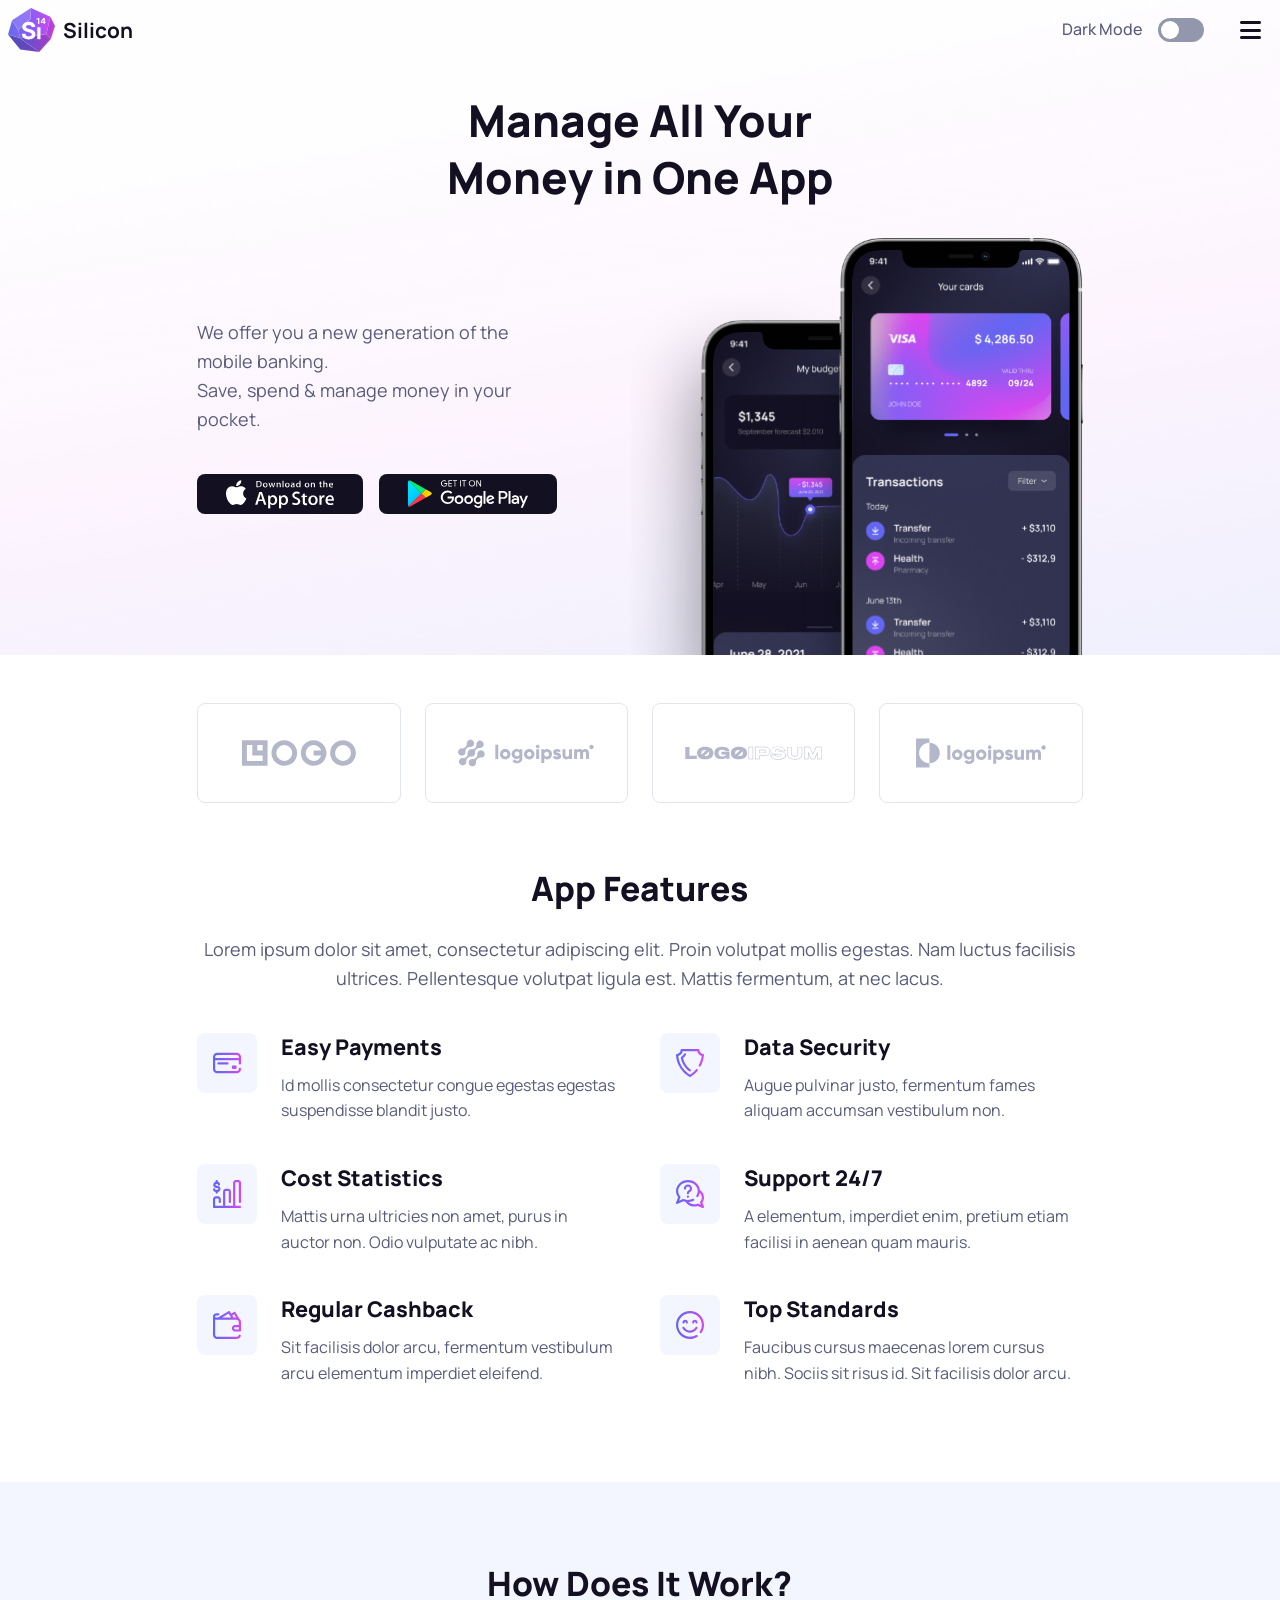
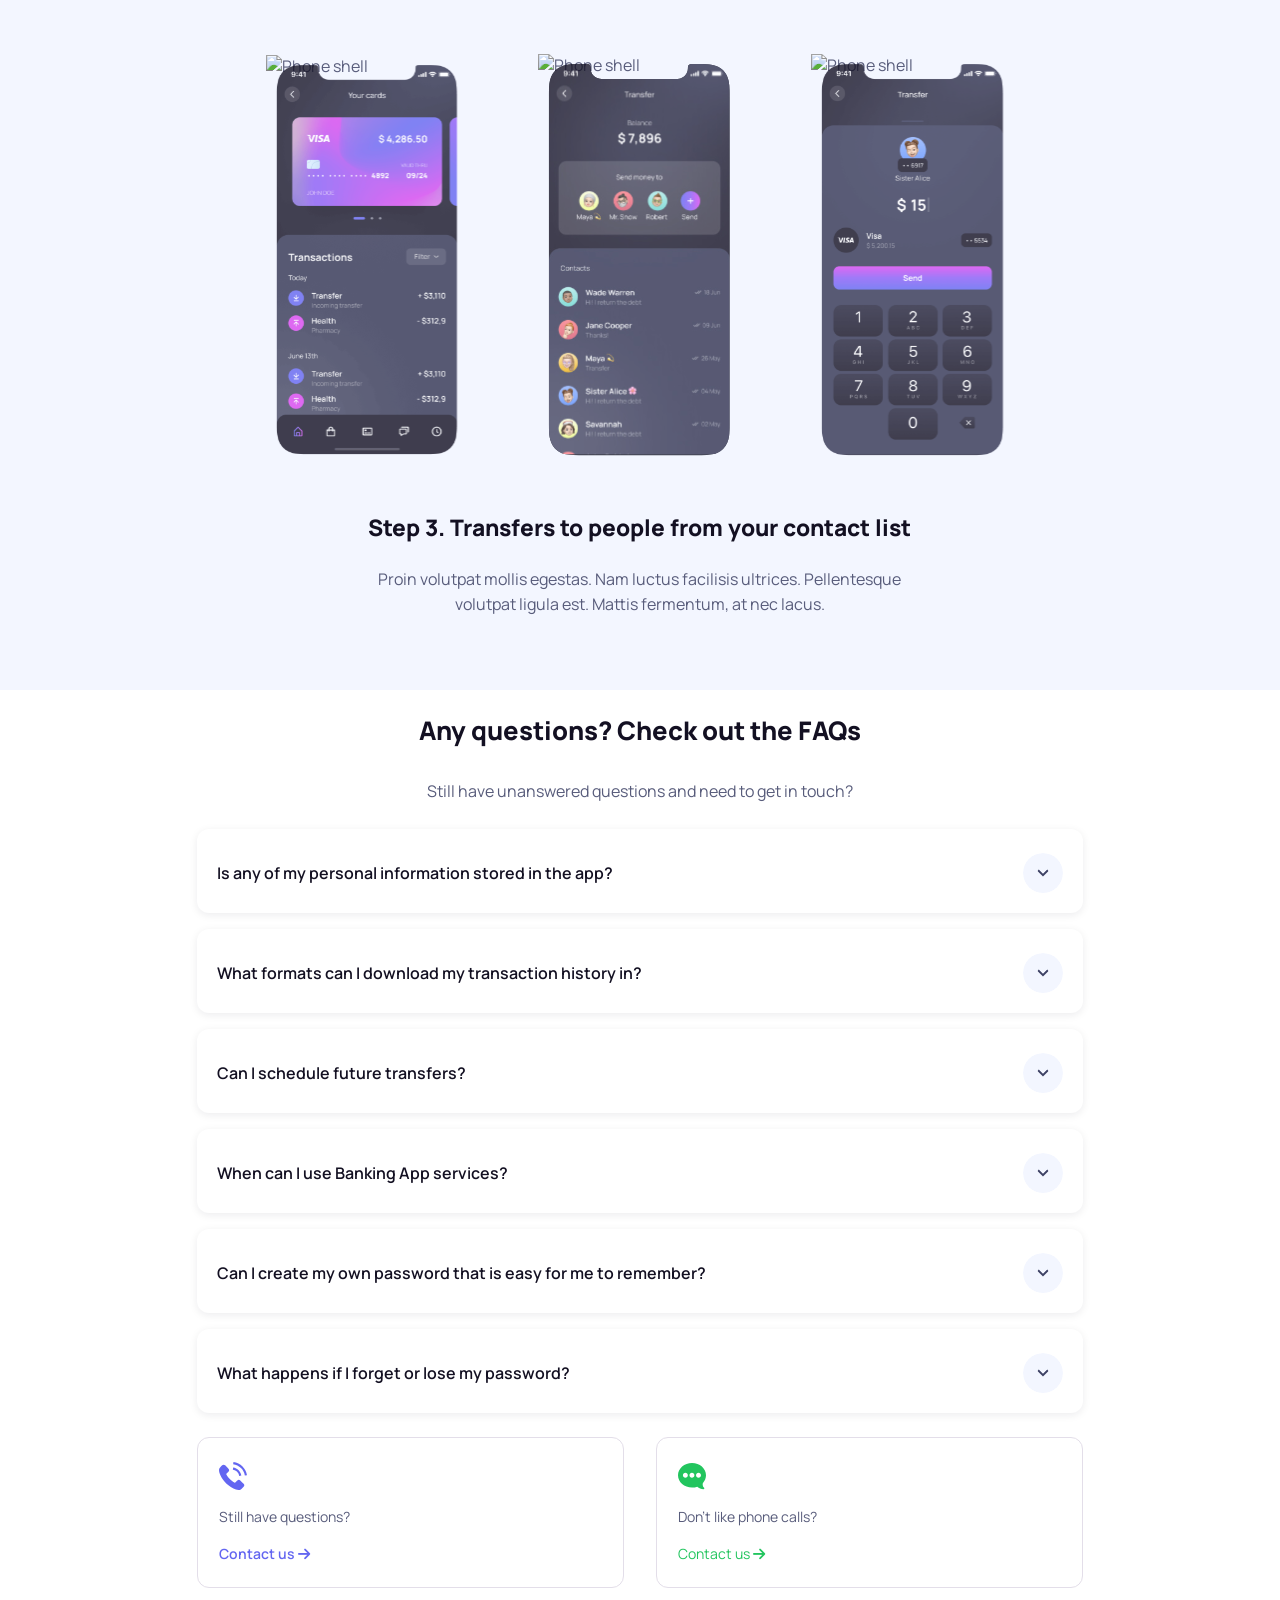
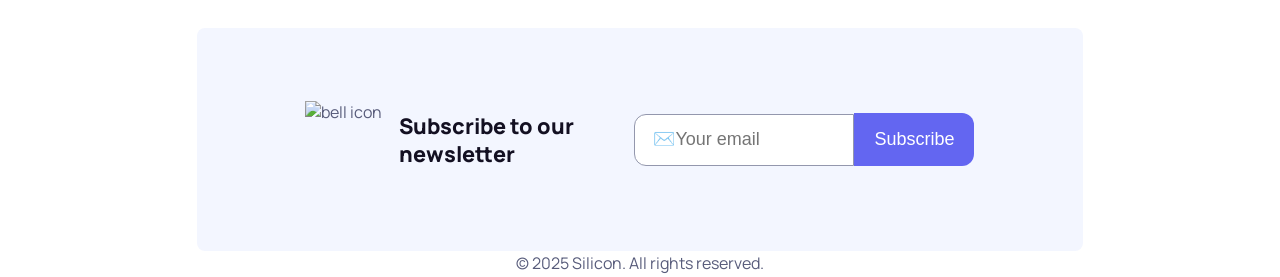
==== index.html @ d69f2641 "main - heading hierarchy fixed for page1,2,3,T" ====
<!DOCTYPE html>
<html lang="en" >
<head>
    <meta charset="UTF-8">
    <meta name="viewport" content="width=device-width, initial-scale=1.0">
    <link rel="stylesheet" href="https://cdnjs.cloudflare.com/ajax/libs/normalize/8.0.1/normalize.min.css">
    <link rel="preconnect" href="https://fonts.googleapis.com">
    <link rel="preconnect" href="https://fonts.gstatic.com" crossorigin>
    <link href="https://fonts.googleapis.com/css2?family=Roboto:wght@400;700&display=swap" rel="stylesheet">
    <link href="https://fonts.googleapis.com/css2?family=Manrope:wght@200..800&display=swap" rel="stylesheet">
    <link rel="stylesheet" href="https://cdnjs.cloudflare.com/ajax/libs/font-awesome/6.0.0/css/all.min.css">
    <link rel="stylesheet" href="/css/main.css">


    <script src="https://kit.fontawesome.com/aef312987b.js" crossorigin="anonymous"></script>

    <title>Silicon</title>
    <link rel="icon" type="image/png" href="/images/siliconicon.svg">
</head>
<body>
    <div class="page1">
        <header>
            <div class="header__logo header__item">
                <img src="images/siliconicon.svg" alt="Silicon Logo">
                <span>Silicon</span>
            </div>

            <nav class="nav__bar header__item">
                <a class="bar__option" href="#App__Features">App Features</a>
                <a class="bar__option" href="#HDIW">How Does It Work?</a>
                <a class="bar__option" href="#FAQ">FAQ</a>
                <a class="bar__option" href="#contactus">Contact Us</a>
            </nav>

            <div class="darkmode header__item">
                <p id="darkmode__text">Dark Mode</p>
                <label class="toggle" for="darkmode__switch">
                    <input type="checkbox" name="" id="darkmode__switch">
                    <span class="slider"></span>
                </label>
                
            </div>

            <nav class="nav header__item">
                <div class="menu">
                    <div class="select__box">
                        <i class="fa-solid fa-bars" id="burger"></i>
                    </div>
                    <div class="options">
                        <a class="option" href="#App__Features">App Features</a>
                        <a class="option" href="#HDIW">How Does It Work?</a>
                        <a class="option" href="#FAQ">FAQ</a>
                        <a class="option" href="#contactus__mobile">Contact Us</a>
                        <a class="option" href="#contactus">Log in / Sign Up</a>
                    </div>
                </div>
            </nav>

            <div class="log__in__btn header__item">
                <a class="option" href="#"><i class="fa-regular fa-user"></i><p class="S__text">Sign in / up</p></a>
            </div>
        </header>

        <div class="hero__container content__container">
            <div class="content__padding"></div>

            <main class="hero grid__12 content">
                <h1 class="headline hero__item">Manage All Your<br>Money in One App</h1>
                <div class="hero__item hero__text">
                    <p class="L__text" id="text__wrap">We offer you a new generation of the mobile banking. Save, spend & manage money in your pocket.</p>
                    <p class="L__text" id="line__break">We offer you a new generation of the mobile banking.</p>
                    <p class="L__text" id="line__break">Save, spend & manage money in your pocket.</p>
                </div>
                <div class="hero__image">
                    <img src="images/hero-phone.svg" alt="two phones with a credit card overlaying">
                </div>
                <div class="download__btns hero__item" id="btn__light">
                    <a class="download__btn" id="apple" href="https://www.apple.com/se/app-store/" target="_blank"><img src="images/appstore-light.svg" alt="app store logo"></a>
                    <a class="download__btn" id="google" href="https://play.google.com/" target="_blank"><img src="images/googleplay-light.svg" alt="google play logo"></a>
                </div>
                <div class="download__btns hero__item" id="btn__dark">
                    <a class="download__btn" id="apple" href="https://www.apple.com/se/app-store/" target="_blank"><img src="images/appstore-dark.svg" alt="app store logo"></a>
                    <a class="download__btn" id="google" href="https://play.google.com/" target="_blank"><img src="images/googleplay-dark.svg" alt="google play logo"></a>
                </div>
            </main>

            <div class="content__padding"></div>
        </div>
    </div>

    <div class="page2 content__container" id="App__Features">
        <div class="content__padding"></div>
        <div class="content">
            <section class="logos grid__12">
                <div class="logo__item" id="logo1"><img src="images/logoipsum1.svg" alt="logoipsum logo 1"></div>
                <div class="logo__item" id="logo2"><img src="images/logoipsum2.svg" alt="logoipsum logo 2"></div>
                <div class="logo__item" id="logo3"><img src="images/logoipsum3.svg" alt="logoipsum logo 3"></div>
                <div class="logo__item" id="logo4"><img src="images/logoipsum4.svg" alt="logoipsum logo 4"></div>
                <div class="logo__item" id="logo5"><img src="images/logoipsum5.svg" alt="logoipsum logo 5"></div>
                <div class="logo__item" id="logo6"><img src="images/logoipsum6.svg" alt="logoipsum logo 6"></div>
            </section>

            <section class="app__features grid__12">
                <div class="app__features__phone">
                    <img src="images/appfeatures-complete-phone.svg" alt="Phone and credit card">
                </div>

                <h2>App Features</h2>
                
                <p class="L__text">Lorem ipsum dolor sit amet, consectetur
                adipiscing elit. Proin volutpat mollis egestas.
                Nam luctus facilisis ultrices. Pellentesque
                volutpat ligula est. Mattis fermentum, at nec
                lacus.</p>

                <div class="features">
                    <article class="features__item">
                        <div class="features__item__icon">
                            <img src="images/features-payments-icon.svg" alt="payment icon">
                        </div>
                        <div class="features__item__text">
                            <h3>Easy Payments</h3>
                            <p class="M__text">Id mollis consectetur congue egestas egestas suspendisse blandit justo.</p>
                        </div>
                    </article>

                    <article class="features__item">                    
                        <div class="features__item__icon">
                            <img src="images/features-security-icon.svg" alt="security icon">
                        </div>
                        <div class="features__item__text">
                            <h3>Data Security</h3>
                            <p class="M_text">Augue pulvinar justo, fermentum fames aliquam accumsan vestibulum non.</p>
                        </div>
                    </article>

                    <article class="features__item">
                        <div class="features__item__icon">
                            <img src="images/features-statistics-icon.svg" alt="statistics icon">
                        </div>
                        <div class="features__item__text">
                            <h3>Cost Statistics</h3>
                            <p class="M_text">Mattis urna ultricies non amet, purus in auctor non. Odio vulputate ac nibh.</p>
                        </div>
                    </article>

                    <article class="features__item">
                        <div class="features__item__icon">
                            <img src="images/features-support-icon.svg" alt="support icon">
                        </div>
                        <div class="features__item__text">
                            <h3>Support 24/7</h3>
                            <p class="M_text">A elementum, imperdiet enim, pretium etiam facilisi in aenean quam mauris.</p>
                        </div>
                    </article>

                    <article class="features__item">
                        <div class="features__item__icon">
                            <img src="images/features-cashback-icon.svg" alt="cashback icon">
                        </div>
                        <div class="features__item__text">
                            <h3>Regular Cashback</h3>
                            <p class="M_text">Sit facilisis dolor arcu, fermentum vestibulum arcu elementum imperdiet eleifend.</p>
                        </div>
                    </article>

                    <article class="features__item">
                        <div class="features__item__icon">
                            <img src="images/features-happy-icon.svg" alt="happy icon">
                        </div>
                        <div class="features__item__text">
                            <h3>Top Standards</h3>
                            <p class="M__text">Faucibus cursus maecenas lorem cursus nibh. Sociis sit risus id. Sit facilisis dolor arcu.</p>
                        </div>
                    </article>   
                </div>
            </section>
        </div>
        <div class="content__padding"></div>
    </div>

    <!-- Sida 3 -->
    <div class="page3 content__container" id="HDIW">
        <div class="content__padding"></div>
 
        <div class="content grid__12">
            <h2>How Does It Work?</h2>
           
            <div class="phone__layout">
                <div class="phone__image" id="budget">
                    <img src="images/iPhone 12 pro.svg" alt="Phone shell"/>
                    <img src="images/iPhone 12 Pro L.svg" alt="Phone showing budget"/>
                </div>
 
                <div class="phone__image" id="cards">
                    <img src="images/iPhone 12 pro.svg" alt="Phone shell"/>
                    <img src="images/iPhone 12 MID2.svg" alt="Phone showing cards"/>
                </div>
 
                <div class="phone__image" id="balance">
                    <img src="images/iPhone 12 pro.svg" alt="Phone shell"/>
                    <img src="images/iPhone 12 Pro R.svg" alt="Phone showing transfers and contacts"/>
                </div>
 
                <div class="phone__image" id="transfer">
                    <img src="images/iPhone 12 pro.svg" alt="Phone shell"/>
                    <img src="images/iPhoneTabletR.svg" alt="Phone showing a transfer"/>
                </div>
            </div>    
                       
            <h3 id="transfer__text__mobile">Transfers to people from your contact list</h3>
            <h3 id="transfer__text__tablet">Step 3. Transfers to people from your contact list</h3>
            <h3 id="transfer__text__desktop">Latest transaction history</h3>
            <p id="lorem__1">Proin volutpat mollis egestas. Nam luctus facilisis ultrices. Pellentesque volutpat ligula est. Mattis fermentum, at nec lacus.</p>
            <p id="lorem__2">Enim, et amet praesent pharetra. Mi non ante hendrerit amet sed. Arcu sociis tristique quisque hac in consectetur condimentum.</p>
           
        </div>
 
        <div class="content__padding"></div>
    </div>
    
    <!-- Desktop-only feature-sektion -->
    
    <div class="pageaf content__container">
        <div class="content__padding"></div>
        <div class="sub-container content">

            <!--Rad 1-->
            <section class="feature-row">
            <div class="feature-text"> 
                <h2>Make your money <br> transfer simple and clear</h2>
                
                <ul class="feature-list"> 

                <li><img src="images/checkmark.svg">Banking transcration are free for you </li>
                <li><img src="/images/checkmark.svg">No monthly cash commission</li>
                <li><img src="/images/checkmark.svg">Manage payments and transactions online</li>

                </ul>
                <button class="learn-more-btn">Learn more <i class="fa-solid fa-arrow-right"></i></button>
            </div>
        
            <div class="feature-visual">
                <img src=images/moneytransfer.svg alt="Easily watch over your transfer history">
            </div>
            </section>

            <!--Rad 2-->
            <section class="feature-row">
        <div class="feature-visual">
            <img src="images/contacts.svg" alt="Contacts list and credit card" class="feature-img">
        </div>

        <div class="feature-text">
            <h2>Receive payment from <br> international bank details</h2>
            <div class="feature-columns">
                <div class="feature-col">
                    <div class="feature-icon">
                        <img src="images/credit-card.svg" alt="image of a credit card">
                    </div>
                    <p>Manage your payments online.<br>Mollis congue egestas egestas fermentum fames.</p>
                </div>

                <div class="feature-col">
                    <div class="feature-icon">
                        <img src="images/wallet.svg" alt="image of a wallet">
                    </div>
                    <p>A elementur and imperdiet enim, pretium etiam facilisi aenean quam mauris.</p>
                       </div>
                    </div>
                 <button class="learn-more-btn">Learn more <i class="fa-solid fa-arrow-right"></i></button>
             </div>
           </section>

            
        </div>
        <div class="content__padding"></div>
    </div>




    <div class="pageT content__container">
        <div class="content__padding"></div>

        <section class="testimonials content grid__12">

            <h2 class="testimonials__headline">Clients are<br>Loving Our App</h2>

            <article class="testimonial__card" id="testi__1">
                <div class="testi__icon"><i class="fa-solid fa-quote-left"></i></div>
                <div class="testi__rating">
                    <img src="images\testimonials_rating.svg" alt="rating 4/5">
                </div>
                <p class="L__text">Sit pretium aliquam tempor, orci dolor sed maecenas rutrum sagittis. Laoreet posuere rhoncus, egestas lacus, egestas justo aliquam vel. Nisi vitae lectus hac hendrerit. Montes justo turpis sit amet.</p>
                <div class="from__who">
                    <img src="images\testimonials_avatar_1.svg" alt="avatar of Fannie">
                    <div>
                        <span class="name__text">Fannie Summers</span>
                        <p class="S__text">Designer</p>
                    </div>
                </div>
            </article>

            <article class="testimonial__card" id="testi__2">
                <div class="testi__icon"><i class="fa-solid fa-quote-left"></i></div>
                <div class="testi__rating">
                    <img src="images\testimonials_rating.svg" alt="rating 4/5">
                </div>
                <p class="L__text">Nunc senectus leo vel venenatis accumsan vestibulum sollicitudin amet porttitor. Nisl bibendum nulla tincidunt eu enim ornare dictumst sit amet. Dictum pretium dolor tincidunt egestas eget nunc.</p>
                <div class="from__who">
                    <img src="images\testimonials_avatar_2.svg" alt="avatar of Albert">
                    <div>
                        <span class="name__text">Albert Flores</span>
                        <p class="S__text">Developer</p>
                    </div>
                </div>
            </article>
        
        </section>

        <div class="content__padding"></div>
    </div>
    

     <div class="page4 content__container" id="FAQ">
        <div class="content__padding"></div>
        <section class="faqSection content">
            <h1>Any questions? Check out the FAQs</h1>
            <p class="faqIntro">Still have unanswered questions and need to get in touch?</p>
            <div class="faqList">
                <details class="faqItem">
                    <summary class="faqQuestion">Is any of my personal information stored in the app?</summary>
                    <p class="faqAnswer">Nunc duis id aenean gravida tincidunt eu, tempor
                        ullamcorper. Viverra aliquam arcu, viverra et,
                        cursus. Aliquet pretium cursus adipiscing gravida
                        et consequat lobortis arcu velit. Nibh pharetra
                        fermentum duis accumsan lectus non. Massa
                        cursus molestie lorem scelerisque pellentesque.
                        Nisi, enim, arcu purus gravida adipiscing euismod
                        montes, duis egestas. Vehicula eu etiam quam
                        tristique tincidunt suspendisse ut consequat.</p>
                    <p class="faqAnswer">Ornare senectus fusce dignissim ut. Integer
                        consequat in eu tortor, faucibus et lacinia
                        posuere. Turpis sit viverra lorem suspendisse
                        lacus aliquam auctor vulputate. Quis egestas
                        aliquam nunc purus lacus, elit leo elit facilisi.
                        Dignissim amet adipiscing massa integer.</p>
                </details>

                <details class="faqItem">
                    <summary class="faqQuestion">What formats can I download my transaction history in?</summary>
                    <p class="faqAnswer">Ornare semper hendrerit in. Integer consequat nisi ut risus facilisis.</p>
                </details>

                <details class="faqItem">
                    <summary class="faqQuestion">Can I schedule future transfers?</summary>
                    <p class="faqAnswer">Tuples sit viterra lorem adipiscing.</p>
                </details>

                <details class="faqItem">
                    <summary class="faqQuestion">When can I use Banking App services?</summary>
                    <p class="faqAnswer">Lorem ipsum dolor sit amet consectetur adipisicing elit.</p>
                </details>

                <details class="faqItem">
                    <summary class="faqQuestion">Can I create my own password that is easy for me to remember?</summary>
                    <p class="faqAnswer">Lorem ipsum dolor sit amet consectetur adipisicing elit.</p>
                </details>

                <details class="faqItem">
                    <summary class="faqQuestion">What happens if I forget or lose my password?</summary>
                    <p class="faqAnswer">Voluptatum minus ratione amet? Consequuntur exercitationem voluptatem delectus.</p>
                </details>
            </div>

                <div class="faqTablet" id="contactus">

                    <div class="callUs">
                        <img src="images/FAQ/callUs.svg" alt="Phone support">
                        <p>Still have questions?</p>
                        <a href="#">Contact us <i class="fa-solid fa-arrow-right"></i></a>
                    </div>

                    <div class="textUs">
                        <img src="images/FAQ/textUs.svg" alt="Messaging support">
                        <p>Don't like phone calls?</p>
                        <a href="#">Contact us <i class="fa-solid fa-arrow-right"></i></a>
                    </div>

                </div>

            <div class="contactButton" >
                <a href="#" class="contactLink">Contact us now</a>
            </div>
        </section>
        <div class="content__padding"></div>
    </div>

    <!--sida 5!--> 
    <div class="page5 content__container" id="contactus__mobile">
        <div class="content__padding"></div>
        <div class="content">
            <div class="box">
                <div class="news-header">
                    <img src="images/bell.svg" alt="bell icon" class="bell-icon">
                    <h2 class="sub-to-newsletter">Subscribe to our <br>newsletter</h2>
                </div>
                <form class="email-box">
                    <label for="newsletter-email" class="sr-only">Email address</label>
                    <input type="email" id="newsletter-email" name="email" placeholder="✉️Your email" class="email-input" required>
                    <button class="subscribe-btn" type="button">Subscribe</button>
                </form>
            </div>

            <footer class="footer">
                <p>© 2025 Silicon. All rights reserved.</p>
            </footer>
        </div>
        <div class="content__padding"></div>
    </div>


    <script src="js/menu.js"></script>
    <script src="js/darkmode.js"></script>    

</body>
---- css/main.css ----
@import url('https://fonts.googleapis.com/css2?family=Poppins:ital,wght@0,100;0,200;0,300;0,400;0,500;0,600;0,700;0,800;0,900;1,100;1,200;1,300;1,400;1,500;1,600;1,700;1,800;1,900&display=swap');
@import url('https://fonts.googleapis.com/css2?family=Manrope:wght@200..800&family=Poppins:ital,wght@0,100;0,200;0,300;0,400;0,500;0,600;0,700;0,800;0,900;1,100;1,200;1,300;1,400;1,500;1,600;1,700;1,800;1,900&display=swap');


*, *::before, *::after {
    box-sizing: border-box;
}

:root {
    --text-color: #585C7B;
    --text-color-thin:#9397AD;
    --headline-color: #131022;
    --background-color1: #ffffff;
    --background-color2: #F3F6FF;
    --gradiant-color: linear-gradient(350deg,rgba(99, 102, 241, 0.1) 0%, rgba(218, 70, 239, 0.06) 42%, rgba(241, 244, 253, 0.07) 83%);;
    --download-button-color: #131022;
    --logo-border-color: #e2e5f1;
    --icon-background-color: #F3F6FF;
    --faq-answer-color: #585C7B;
    --faq-question-color: #131022;
    --faq-border-color: #e3dee9;
    --faq-box-shadow: 0 2px 8px rgba(19, 16, 34, 0.08);
    --faq-background-color: #ffffff;
    
    
    
    --brand-color: #6366F1; /*knappar, citat-tecken, pilar */
    --button-text-color: #FFFFFF;

    --testi-card-color: #ffffff;

    
    --padding: 6px;
    --content-width: 348px;
    @media (width >= 712px) {
        --padding: 8px;
        --content-width: 696px;
    }
    @media (width >= 1344px) {
        --padding: 24px;
        --content-width: 1296px;
    }
}

.dark {
    --text-color: #b5b7ba;
    --text-color-thin:#9397AD;
    --headline-color: #FFFFFF;
    --background-color1: #0b0f19;
    --background-color2: #151822;    
    --gradiant-color: linear-gradient(350deg,rgba(99, 102, 241, 0.1) 0%, rgba(218, 70, 239, 0.06) 42%, rgba(241, 244, 253, 0.07) 83%);
    --logo-border-color: #363443;
    --icon-background-color: #12162a;
    --faq-answer-color: #585C7B;
    --faq-question-color: #131022;
    --faq-border-color: #383b43;
    --faq-box-shadow: none;
    --faq-background-color: #151822;

    --download-button-color: #eff2fc;
    --brand-color: #6366F1; /*knappar, citat-tecken, pilar */
    --button-text-color: #FFFFFF;

    --testi-card-color: #1e212b;

  
}


html, body {
    scroll-behavior: smooth;
    margin: 0;
    color: var(--text-color);
    background-color: var(--background-color1);
    font-family: "Manrope", sans-serif;
    font-size: 16px;
    
    font-style: normal;
    
}

a {
    color: var(--text-color);
    text-decoration: none;
    
    &:hover {
        text-decoration: none;
    }
}

h1,h2,h3,h4,h5,h6 {
    padding:0;
    margin:0;
    line-height: 130%;
    font-weight: 800;
    color: var(--headline-color);
}
xh1{font-size: 2.125rem; @media (width >= 712px) {font-size: 2.75rem;} @media (width >= 1344px) {font-size: 3.5rem;}} /* Hero */
xh2{font-size: 1.75rem; @media (width >= 712px) {font-size: 2.1rem;} @media (width >= 1344px) {font-size: 2.5rem;}} /* App features, HDIW, Testimonials */
xh2.small {font-size: 2rem;} /* App features page 4 desktop, FAQ tablet och desktop */
xh3{font-size: 1.35rem; @media (width >= 712px) {font-size: 1.42rem;} @media (width >= 1344px) {font-size: 1.5rem;}} /* HDIW, FAQ mobile */
xh4{font-size: 1.25rem;} /* App features */
xh5{font-size: 1rem; font-weight: 600;} /* FAQ */
 
p {
    padding:0;
    margin:0;
    line-height: 160%;
    font-weight: 400;
    color: var(--text-color);
}
p.L__text {font-size: 1.125rem;} /* 18px */
p.M__text {font-size: 1rem;} /* 16px */
p.S__text {font-size: 0.875;} /* 14px Footer, FAQ och knappar */
 

.grid__12 {
    display: grid;
    justify-content: center;
    grid-template-columns: repeat(12, minmax(0,1fr));
    column-gap: .5rem;
    @media (width >= 712px) {
        column-gap: 1rem;      
        }
    @media (width >= 1344px) {
        column-gap: 1.5rem;   
        }
}

.content__container {
    display: flex;
    .content__padding {
        flex-basis: var(--padding);
        flex-grow: 1;
    }
    .content {
        flex-basis: var(--content-width);
        flex-grow: 1;
    }
}


.page1 {
    background-color: var(--background-color1);
    background-image: var(--gradiant-color);

    header {
        padding: .5rem;
        display: grid;
        grid-template-columns: 1fr auto auto;
        align-items: center;
        gap: 1.5rem;
        @media (width >= 712px) {
            padding: .5rem;
        }
        @media (width >= 1344px) {
            padding: 1.5rem;
            grid-template-columns: auto 1fr auto auto;
        }

        .header__item {
            display: grid;
            align-items: center;
            align-content: center;
        }

        .header__logo {
            grid-template-columns: auto 1fr;
            gap: .5rem;
            font-size: 1.3rem;
            color: var(--headline-color);
            font-weight: 700;
        }

        .nav__bar {
            display: none;
            @media (width >= 1344px) {      
                display: grid;
                grid-template-columns: auto auto auto auto 1fr;
                gap: 3rem;
                padding-left: 1.5rem;
                a {
                    font-weight: 500;
                    text-decoration: underline;
                }
            }
        }

        .darkmode {
            #darkmode__text {display: none;}
            @media (width >= 712px) {
                display: grid;
                grid-template-columns: auto auto;
                gap: 1rem;
                #darkmode__text {display:block; font-weight: 500;}
            }
            input[type="checkbox"] {
                width: 0;
                height: 0;
                opacity: 0;
            }
            .toggle{
                position: relative;
                --_w: 46px;
                --_h: 24px;
            
                width: var(--_w);
                height: var(--_h);
                border-radius: 12px; 

                input[type="checkbox"] {
                    width: 0;
                    height: 0;
                    opacity: 0;
                }

                .slider{
                    position: absolute;
                    inset: 0;
                    cursor: pointer;
                    background-color: var(--text-color-thin);
                    border-radius: 12px;            
                    transition: 400ms;
                    
                }
                .slider::before{
                    content: "";
                    position: absolute;
                    top: 3px;
                    left: 3px;
                    height: 18px;
                    aspect-ratio: 1;
                    border-radius: 50%;
                    background-color: var(--button-text-color);
                    transition: 400ms;
                }
                input[type="checkbox"]:checked + .slider::before{
                    left: calc(100% - 21px);
                }
                input[type="checkbox"]:checked + .slider{
                    background-color: var(--brand-color);
                }


            }
        } 
        
        .nav {
            .menu {
                position: relative;
            
                .select__box {
                    z-index: 3;
                    cursor: pointer;
                    position: relative;
                    display: grid;
                    place-items: center;
                    border: 1px solid transparent;
                    width: 2.75rem;
                    height: 2.75rem;
                    border-radius: .5rem .5rem 0 0;
                    
                    #burger {
                        font-size: 1.5rem;
                        color: var(--headline-color);
                    }

                    &.active {
                        background-color: var(--background-color1);
                        box-shadow: -0px -2px 2px #0000007b;
                    }

                    &.active + .options {
                        display: block;
                    }
                }
        
                .options {
                    z-index: 2;
                    display: none;
                    position: absolute;
                    top: 100%;
                    right: 0%;
                    border: solid 1px transparent;
                    border-radius: .5rem 0 .5rem .5rem;
                    background-color: var(--background-color1);
                    box-shadow: -0px 0px 3px #0000007b;

                    .option {
                        margin: .75rem;  
                        border: 1px solid transparent;
                        border-radius: .5rem;
                        text-align: center;
                        background-color: var(--background-color2);
                    }

                    a {
                        white-space: nowrap;
                        display: block;
                        color: var(--headline-color);
                        font-size: 1.5rem;
                        font-weight: 800;
                        &:hover {
                            text-decoration: none;
                        }
                    }
                }
            }

            @media (width >= 1344px) {
                display: none;
            }
        }

        .log__in__btn {
            display: none; 

            @media (width >= 1344px) {
                display: block;
                a {
                    display: grid;
                    grid-template-columns: auto auto;
                    place-items: center;
                    gap: .5rem;
                    width: fit-content;
                    padding: .5rem 1rem;
                    border-radius: .25rem;
                    background-color: var(--brand-color);
                    color: var(--button-text-color);
                    p {color: var(--button-text-color);}
                }
            
            }
        }
    }

    .hero__container {
        
        .hero{
            margin: 1rem 0 6rem;
            row-gap: 1rem;
            @media (width >= 712px) {
                margin: 1rem 0 0;
                grid-template-rows: auto 4rem auto auto auto;
            }
            @media (width >= 1344px) {
                margin-top: 6rem;
                grid-template-rows: 1rem auto auto auto auto;
                row-gap: 1.5rem;
            }

            .hero__item {
                grid-column: 1/13;
                display: grid;
                text-align: center;
            }

            .headline {
                margin: 1rem 0;
                font-size: 2.125rem;
                @media (width >= 712px) {
                    margin: 1rem 0;
                    grid-column: 3/11;
                    grid-row: 1;
                    font-size: 2.75rem;
                }
                @media (width >= 1344px) {
                    margin: 0;
                    grid-column: 1/6;
                    grid-row: 2;
                    text-align: start;
                    font-size: 3.5rem;
                }
            }

            .hero__text {
                margin-bottom: 1.5rem;
                #line__break{display: none;}
                @media (width >= 712px) {
                    grid-column: 1/6;
                    grid-row: 3;
                    text-align: start;
                    #text__wrap{display: none;}
                    #line__break{display: inline-block;}
                }
            }

            .hero__image {
                display: none;
                @media (width >= 712px) {
                    display: grid;
                    justify-items: end;
                    align-items: end;
                    grid-column: 5/13;
                    grid-row: 2/6;
                }
                @media (width >= 1344px) {
                    img {width: 46.625rem;}
                    grid-column: 6/13;
                    grid-row: 1/6;
                }

            }
           
            .download__btns {
                gap: 1rem;
                @media (width >= 712px) {
                    grid-column: 1/6;
                    grid-row: 4;
                    grid-template-columns: auto auto;      
                }
                @media (width >= 1344px) {
                    grid-column: 1/5;
                    grid-template-columns: 1fr 1fr;
                    gap: 1.5rem;
                    padding-right: 2rem;
                }
                .download__btn {
                    display: grid;
                    place-items: center;
                    height: 3rem;
                    padding-top: .125rem;
                    background-color: var(--headline-color);
                    border-radius: .5rem;
                    @media (width >= 712px) {
                        height: 2.5rem;
                        img {
                            height: 75%; 
                        }
                    }
                    @media (width >= 1344px) {
                        height: 3rem;
                    }
                }
                
            }
            #btn__dark {
                display: none;
            }
        }
    }
    &.dark {
        .hero__container {
            .hero {
                #btn__dark {
                    display: grid;
                }
                #btn__light {
                    display: none;
                }
            }
        }   
    }
}

.page2 {
    background: var(--background-color1);
    
    .content {
    
        .logos {
            display: none;
            @media (width >= 712px) {
                margin-top: 3rem;
                display: grid;
                grid-column: 1 / -1;
                grid-template-columns: repeat(4, 1fr);
                gap: 1.5rem;
                #logo5 {display: none;}
                #logo6 {display: none;}
            }    
            @media (width >= 1344px) {
                margin-top: 6rem;
                grid-template-columns: repeat(6, 1fr);
                #logo5 {display: grid;}
                #logo6 {display: grid;}   
            }

            .logo__item {
                height: 6.25rem;
                border: solid 1px var(--logo-border-color);
                border-radius: .5rem;
                display: grid;
                place-content: center;
            }    
        }

        .app__features {
            margin: 3rem 0rem;
            row-gap: 2rem;
            @media (width >= 712px) {
                margin: 4rem 0rem 6rem;
                row-gap: 1.5rem;
            }
            @media (width >= 1344px) { 
                margin: 7rem 0rem 7rem; 
                row-gap: 1rem; 
                grid-template-rows: auto auto 1fr;
                align-items: start;
            }

            .app__features__phone {
                display: none;
                @media (width >= 1344px) {
                    display: block;
                    grid-column: 1 / 1;
                    grid-row: 1 / 4;
                }
                
            }

            h2 {font-size: 1.75rem; @media (width >= 712px) {font-size: 2.1rem;} @media (width >= 1344px) {font-size: 2.5rem;}}

            h2, p.L__text {
                grid-column: 1 / 13;
                text-align: center;
                @media (width >= 1344px) {
                    grid-column: 6 / 13;
                    text-align: start;     
                }
            }

            .features {
                grid-column: 1 / -1;
                display: grid;
                gap: 2rem;
                @media (width >= 712px) {
                    grid-template-columns: 1fr 1fr;
                    grid-template-rows: 1fr 1fr 1fr;    
                    gap: 2.5rem;
                    margin-top: 1rem;
                }
                @media (width >= 1344px) {
                    grid-column: 6 / 13;
                    column-gap: 4.5rem;
                    margin-top: 3rem;
                }

                .features__item {
                    display: grid;
                    grid-template-columns: auto 1fr;
                    gap: 1.5rem;
                    h3 {font-size: 1.35rem;}
                
                    .features__item__text {
                        display: grid;
                        grid-template-rows: auto 1fr;
                        gap: .75rem;
                    }
                    .features__item__icon {
                        height: 3.75rem;
                        width: 3.75rem;
                        background-color: var(--icon-background-color);
                        border-radius: .5rem;
                        display: grid;
                        place-content: center;
                    }
                }
            }
        }

    }
}

/* Page 3 sätter background color */
.page3 {
    background-color: var(--background-color2);
    /* Styling för hela sidan och hur det ligger i olika storlekar */
    .content {
        xborder: 2px solid;
        display: grid;
        grid-template-rows: auto auto auto auto;
        margin: 4.5rem 0 4rem;
        row-gap: 2.5rem;
            @media (width >= 712px) {margin: 5rem 0 4.5rem; row-gap: 3rem;}
            @media (width >= 1344px) {margin: 5rem 0 6rem; row-gap: 3rem;}
       
        /* h2 styling och hur den ligger */
        h2 {
            font-size: 1.74375rem;
            grid-column: 1/-1;
            xborder: 2px solid green;
            text-align: center;
            @media (width >= 712px) {
                font-size: 2.1rem;
            }
            @media (width >= 1344px) {
                font-size: 2.5rem;
            }
        }
       
        /* Alla mobiler och hur de ligger i olika storlekar */
        .phone__layout {
            grid-column: 1/-1;
            grid-template-columns: 1fr;
            xborder: 2px solid;
            display: grid;
            @media (width >= 712px) {
                grid-column: 1/13;
                grid-template-columns: auto;
                justify-content: space-evenly;
            }
            /* Storlek, stack och hur varje mobil ligger i vilken storlek */
            .phone__image {
                display: grid;
                xborder: 2px solid;
                grid-template-areas: stack;
                --w: 270px;
                @media (width >= 712px) {
                    --w: 203px;
                }
                @media (width >= 1344px) {
                    --w: 328px;
                }
                img {
                    width: var(--w);
                    grid-area: stack;  
                }
            }
            /* Var mobilerna ligger i vilken storlek */
            #budget, #cards, #transfer { display: none; }
            @media (width >= 712px) {
                #cards {
                    display: grid;
                    grid-column: 1;
                }
                #balance {
                    grid-column: 2;
                }
                #transfer {
                    display: grid;
                    grid-column: 3;
                }
               
            }
            @media  (width >= 1344px) {
                #budget {
                    display: grid;
                    grid-column: 1;
                }
                #cards {
                    grid-column: 2;
                }
                #balance {
                    grid-column: 3;
                }
                #transfer {
                    display: none;
                }
            }
               
        }
 
        /* Styling h3,p och media för hur texten ligger i vilken storlek */
        h3 {
            grid-column: 2/12;
            text-align: center;
            font-size: 1.35rem;
            @media (width >= 712px) {
                grid-column: 3/11;
                grid-row: 3;
                font-size: 1.42rem;;
            }
            @media (width >= 1344px) {
                margin-top: -0.5rem;
                font-size: 1.5rem;
            }
        }
        p {
            margin-top: -1.5rem;
            grid-column: 1/13;
            text-align: center;
            @media (width >= 712px) {
                grid-column: 3/11;
                grid-row: 4;
            }
            @media (width >= 1344px) {
                margin-top: -2rem;
                grid-column: 4/10;
            }
        }
       
        #transfer__text__tablet, #transfer__text__desktop, #lorem__2 {display: none;}
 
        @media (width >= 712px) {
            #transfer__text__tablet {display: block;}
            #transfer__text__mobile {display: none;}
        }
        @media (width >= 1344px) {
            #transfer__text__tablet {display: none;}
            #transfer__text__mobile {display: none;}
            #transfer__text__desktop {display: block;}
            #lorem__1 {display: none;}
            #lorem__2 {display: block;}
        }            
 
 
    }  
}

/* --- DESKTOP APP FEATURE --- */
.pageaf {
    display: none;
    background-color: var(--background-color1);
    @media (min-width: 1344px) {
        display: flex;
        padding-block: 80px;    
    }


    .sub-container {
        display: grid;
        justify-content: center;
        grid-template-columns: repeat(12, minmax(0,1fr));
        column-gap: .5rem;
    }

    @media (min-width: 1344px) {
        .sub-container {
            margin-inline: auto;
            column-gap: 1.5rem;
        }
    }

    .feature-row {
        grid-column: 2 / 12;      /* spänner hela sub-container-bredden (12 kolumner) */
        display: grid;
        grid-template-columns: subgrid;  /* ärver kolumnindelningen från sub-container */
        align-items: center;
        gap: 24px;
        margin-bottom: 80px;
    }

    .feature-row .feature-text {
        grid-column: span 5;      
    }

    .feature-row .feature-visual {
        grid-column: span 5;     
        display: flex;
        justify-content: flex-start;
    }

    .feature-img {
        width: auto;
        max-width: 85%; 
        height: auto;
        display: flex;
    }

    .feature-text h2 {
        font-size: 40px;
        font-weight: 800;
        line-height: 1.2;
        margin-bottom: 24px;
        color: var(--headline-color);
    }

    .feature-list {
        list-style: none;
        padding: 0;
        margin: 0 0 32px;
        display: flex;
        flex-direction: column;
        gap: 16px;
    }

    .feature-list li {
        display: flex;
        align-items: center;
        gap: 0.5rem;
        color: var(--text-color);       
    }

    .learn-more-btn {
        background-color: var(--brand-color);
        color: white;
        border: none;
        border-radius: 8px;
        padding: 14px 24px;
        font-size: 15px;
        font-weight: 600;
        display: inline-flex;
        align-items: center;
        gap: 10px;
        cursor: pointer;
    }

    .learn-more-btn:hover {
        background-color: #161a79;
    }

    .feature-columns {
        display: flex;
        gap: 32px;
        margin-bottom: 32px;
    }

    .feature-col {
        flex: 1;
    }

    .feature-icon {
        font-size: 24px;
        background-color: var(--icon-background-color);
        width: 48px;
        height: 48px;
        border-radius: 10px;
        box-sizing: border-box;
        display: flex;
        align-items: center;
        justify-content: center;
        margin-bottom: 16px;
    }
    .feature-icon img{
        width: 24px;
        height: 24px;
    }

    .feature-col p {
        color: var(--text-color-thin);
        font-size: 14px;
        line-height: 1.6;
    }
}

.pageT {
    background-color: var(--background-color2);
    display: none;
    @media (width >= 1344px) {
        display: flex;
    }
    
    h2 {font-size: 2.5rem;}

    .testimonials {
        margin: 5rem 0 7rem;

        .testimonials__headline {
            grid-column: 1/4;
        }

        #testi__1 {
            grid-column: 5/9;
        }
        #testi__2 {
            grid-column: 9/13;
        }

        .testimonial__card {
            margin-top: 1.25rem;
            border-radius: .5rem;
            background-color: var(--testi-card-color);
            padding: 1.5rem;  
            display: grid;  
            grid-template-rows: auto 1fr auto;
            gap: 1.5rem;
            position: relative;

            .testi__icon {
                position: absolute;
                left: 1.5rem;
                top: -1.75rem;


                display: grid;
                place-items: center;
                height: 2.75rem;
                aspect-ratio: 1;
                border-radius: .5rem;
                background-color: var(--brand-color);
                color: var(--button-text-color);
                font-size: 1.5rem;
                box-shadow: 0 .75rem 1rem -.75rem var(--brand-color);
            }

            .testi__rating {
                margin-top: 1.5rem;
            }

            .from__who {
                display: grid;
                grid-template-columns: auto 1fr;
                gap: 1rem;

                .name__text {
                    font-size: 1rem;
                    font-weight: 700;
                    color: var(--headline-color);
                }
                .S__text {
                    color: var(--text-color-thin);
                }

            }
        }
    }
}

.page4 {
    background: var(--background-color1);

    .faqSection {
        display: grid;
        align-items: start;
        gap: 1.5rem;
        grid-template-rows: auto auto 1fr;
        margin-bottom: 2.5rem;
       
        h1 {
            margin: 1.5rem 0 0.5rem 0;
            color: var(--headline-color);
            font-weight: 800;
            font-size: 1.6rem;
            text-align: center;
        
        }

        p {
            color: var(--text-color);
        }

    }

    .faqList {
        display: grid;
        gap: 1rem;
    }

    details summary {
        list-style: none;
        cursor: pointer;
        display: flex;
        justify-content: space-between;
        align-items: center;
        gap: 1rem;
    }

    .faqQuestion {
        font-weight: 600;
        color: var(--headline-color);
        padding-top: 0.25rem;

    }

    details summary::after {
        content: '';
        width: 2.5em;
        height: 2.5em;
        background: url('/images/FAQ/whiteArrow.svg') no-repeat center;
        background-size: contain;
        border-radius: 50%;
        flex-shrink: 0;

    }

    details[open] summary::after {
        background: url('/images/FAQ/blueArrow.svg') no-repeat center;
        background-size: contain;
    }

    &.dark details:not([open]) summary::after {
        background: url('/images/FAQ/darkArrow.svg') no-repeat center; /* Byter till mörk pil i dark mode */
    }

    .faqIntro {
        text-align: center;
    }

    details[open]{
        border: 1px solid var(--faq-border-color);
    }

    .faqItem {
        padding: 1.25rem;
        box-shadow: var(--faq-box-shadow);
        background: var(--faq-background-color);
        border-radius: 12px;
        
    }

    .faqAnswer {
        margin-top: 1rem;
        line-height: 1.6;
        color: var(--text-color);
    }

    .faqTablet {
        display: none;

        @media (width >=712px) {
            display: grid;
            grid-template-columns: 1fr 1fr;
            gap: 2rem;
        }

        .callUs, .textUs {
            display: flex;
            flex-direction: column;
            align-items: start;
            gap: 1rem;
            border: 1px solid var(--faq-border-color);
            border-radius: 12px;
            padding: 1.5rem 1.3rem; /* höger-vänster bredare för att fixa text*/
            font-size: 14px;
        }

        .callUs a {
            color: #6366F1;
            text-decoration: none;
            font-weight: 600;
        }

        .textUs a {
            color: #22C55E;
            text-decoration: none;
            font-weight: 600px;
        }

    }

    .contactButton {
        display: none;

        @media (width < 712px) {
            display: flex;
            justify-content: center;

            .contactLink {
                display: flex;
                justify-content: center;
                background-color: var(--brand-color);
                color: #FFFFFF;
                width: 9rem;
                height: 3rem;
                border-radius: 0.5rem;
                align-items: center;
                
            }
        }
    }
   
}
@media (width >= 1344px) {
    .page4 .faqSection {
        display: grid;
        grid-template-columns: repeat(12, minmax(0, 1fr));
        column-gap: 1.5rem;
        row-gap: 1rem;
        padding: 3rem;
        margin-top: 6rem;
        margin-bottom: 6rem;
    }

    .page4 .faqSection h1 {
        grid-column: 1 / 5;
        grid-row: 1;
        margin: 0;
        text-align: left;
    }

    .page4 .faqSection .faqIntro {
        grid-column: 1 / 5;
        grid-row: 2;
        margin: 0;
        text-align: left;
    }

    .page4 .faqSection .faqTablet {
        grid-column: 1 / 5;
        grid-row: 3;
        display: grid;
        grid-template-columns: 1fr 1fr;
        gap: 1rem;
        padding: 0;
    }

    .page4 .faqSection .faqList {
        grid-column: 6 / 13;
        grid-row: 1 / 4;
    }


}

.page5 {
    background-color: var(--background-color1);

    .box {
        min-height: 251px;
        border-radius: 8px;
        border: none;
        background-color: var(--icon-background-color);
        display: flex;
        flex-direction: column;
        justify-content: center;
        align-items: center;
        gap: 60px;
        @media (min-width: 712px) {
            flex-direction: row;
            justify-content: center;
            align-items: center;
            min-height: 223.1px; 
        }
    }

    .news-header {
        display: flex;
        align-items: center;
        gap: 16px;
        @media (min-width: 712px) {
            flex-shrink: 0; 
        }
    }

    .bell-icon {
        width: 78px;
        height: 78px;
    }

    .sub-to-newsletter {
        line-height: 1.3;
        color: var( --headline-color);
        font-weight: 800;
        font-size: 21.6px;
        margin: 0;
    }

    .email-box {
        display: flex;
        max-width: 340px;
        justify-content: center;
        align-items: center;
        height: 52.3px;
        @media (min-width: 712px) {
        }
    }

    .subscribe-btn {
        flex: 0 1 100px;
        height: 52.3px;
        padding: 0 20px;
        border: none;
        border-radius: 0 12px 12px 0;
        font-size: 18px;
        background-color: #6366F1;
        color: var(--button-text-color);
        white-space: nowrap;
        cursor: pointer;

        &:hover {
            background-color: #161a79;
        }
    }

    .email-input {
        flex: 1 1 133px;
        min-width: 0px;
        height: 52px;
        padding: 0 18px;
        border: 1px solid #9397AD;
        border-radius: 12px 0 0 12px;
        font-size: 18px;
    }

    .footer {
        text-align: center;
        color: var;
        margin: auto
    }
}
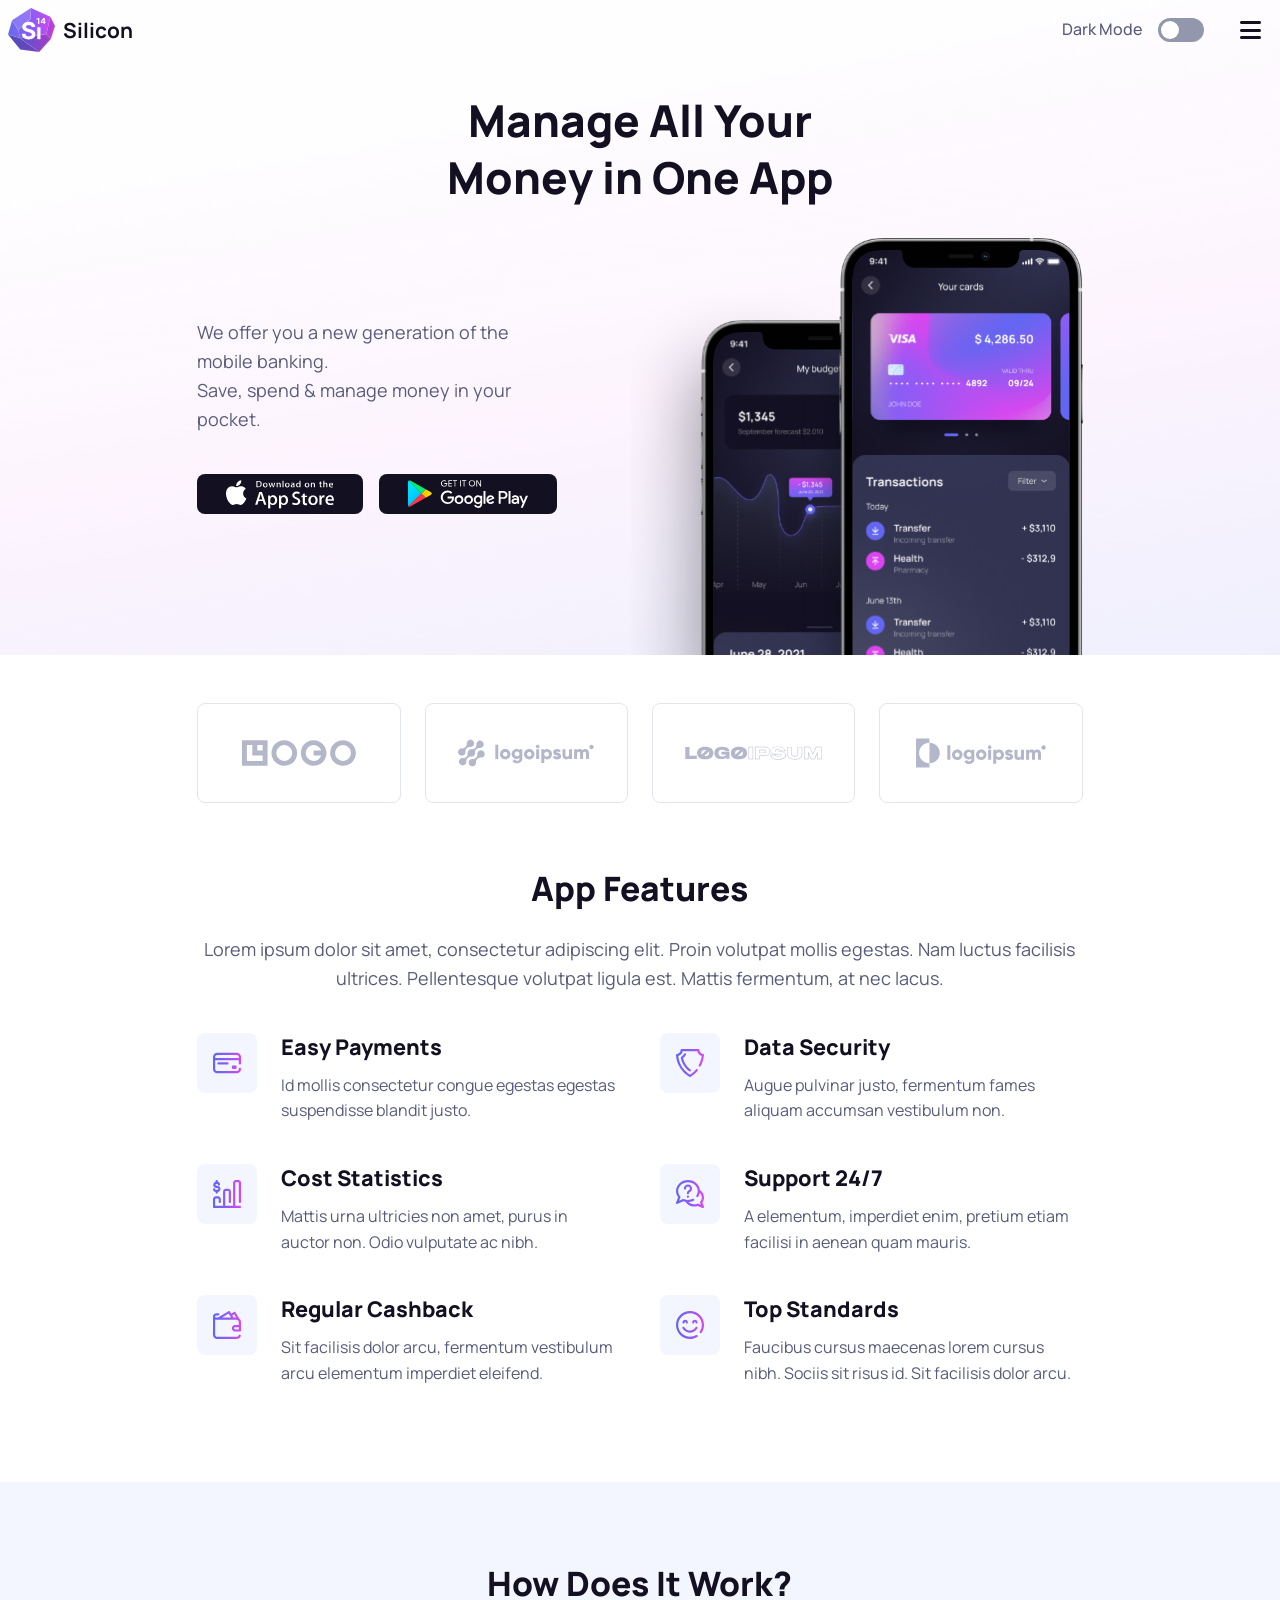
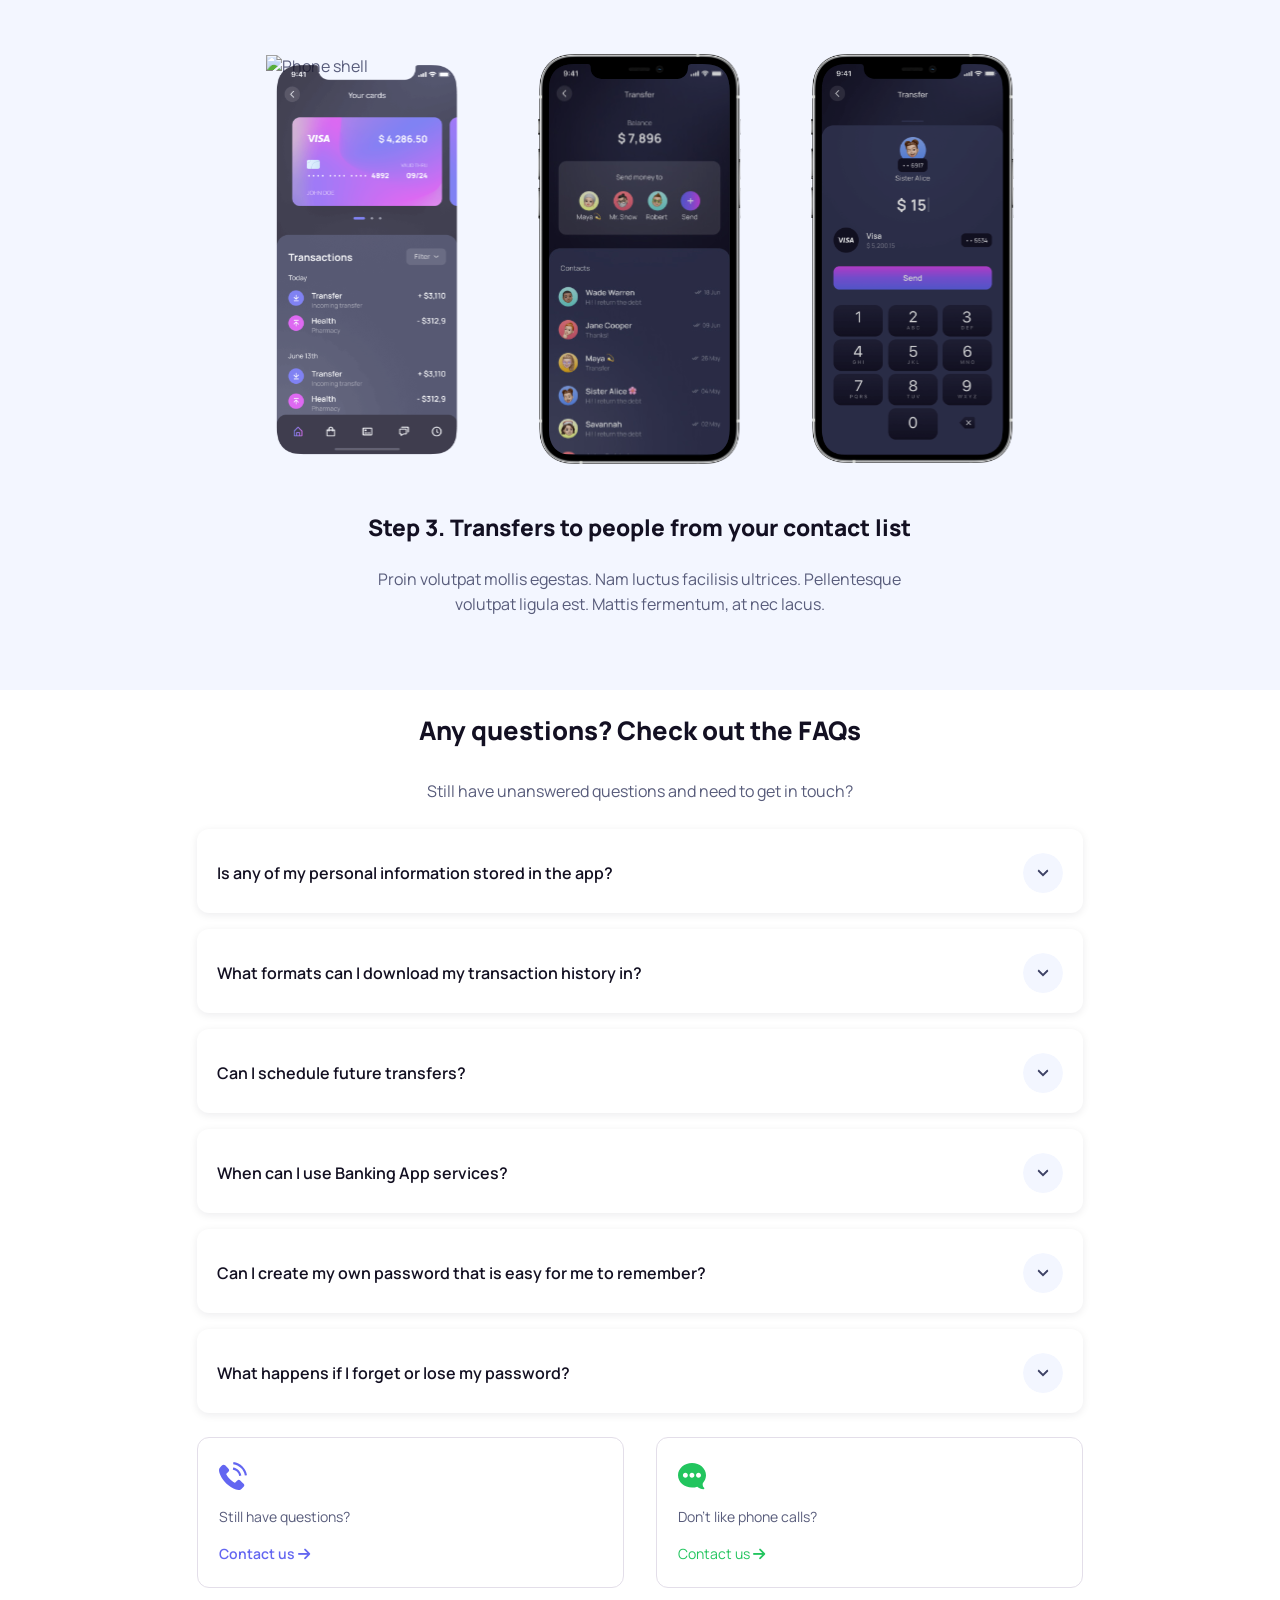
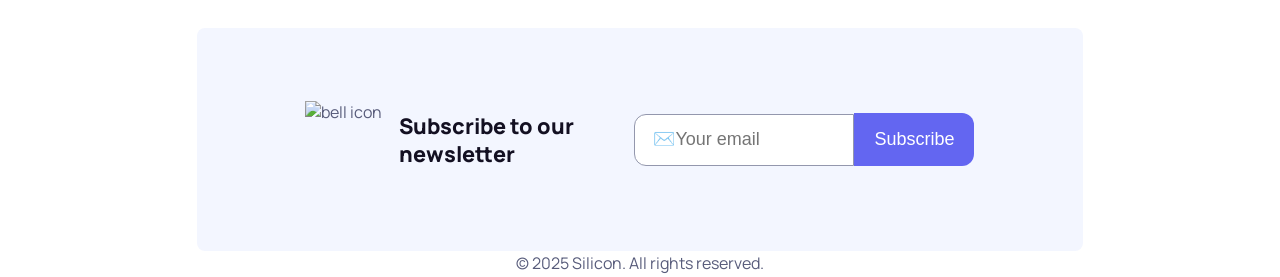
==== commit a2cf4577: "main - sorted images into folders for each section" ====
--- a/index.html
+++ b/index.html
@@ -15,214 +15,214 @@
     <script src="https://kit.fontawesome.com/aef312987b.js" crossorigin="anonymous"></script>
 
     <title>Silicon</title>
-    <link rel="icon" type="image/png" href="/images/siliconicon.svg">
+    <link rel="icon" type="image/png" href="/images/Hero/siliconicon.svg">
 </head>
 <body>
-    <div class="page1">
+    <div class="page-1">
         <header>
-            <div class="header__logo header__item">
-                <img src="images/siliconicon.svg" alt="Silicon Logo">
+            <div class="header-logo header-item">
+                <img src="images/Hero/siliconicon.svg" alt="Silicon Logo">
                 <span>Silicon</span>
             </div>
 
-            <nav class="nav__bar header__item">
-                <a class="bar__option" href="#App__Features">App Features</a>
-                <a class="bar__option" href="#HDIW">How Does It Work?</a>
-                <a class="bar__option" href="#FAQ">FAQ</a>
-                <a class="bar__option" href="#contactus">Contact Us</a>
+            <nav class="nav-bar header-item">
+                <a class="bar-option" href="#App-Features">App Features</a>
+                <a class="bar-option" href="#HDIW">How Does It Work?</a>
+                <a class="bar-option" href="#FAQ">FAQ</a>
+                <a class="bar-option" href="#contact-us">Contact Us</a>
             </nav>
 
-            <div class="darkmode header__item">
-                <p id="darkmode__text">Dark Mode</p>
-                <label class="toggle" for="darkmode__switch">
-                    <input type="checkbox" name="" id="darkmode__switch">
+            <div class="darkmode header-item">
+                <p id="darkmode-text">Dark Mode</p>
+                <label class="toggle" for="darkmode-switch">
+                    <input type="checkbox" name="" id="darkmode-switch">
                     <span class="slider"></span>
                 </label>
                 
             </div>
 
-            <nav class="nav header__item">
+            <nav class="nav header-item">
                 <div class="menu">
-                    <div class="select__box">
+                    <div class="select-box">
                         <i class="fa-solid fa-bars" id="burger"></i>
                     </div>
                     <div class="options">
-                        <a class="option" href="#App__Features">App Features</a>
+                        <a class="option" href="#App-Features">App Features</a>
                         <a class="option" href="#HDIW">How Does It Work?</a>
                         <a class="option" href="#FAQ">FAQ</a>
-                        <a class="option" href="#contactus__mobile">Contact Us</a>
-                        <a class="option" href="#contactus">Log in / Sign Up</a>
+                        <a class="option" href="#contact-us-mobile">Contact Us</a>
+                        <a class="option" href="#contact-us">Log in / Sign Up</a>
                     </div>
                 </div>
             </nav>
 
-            <div class="log__in__btn header__item">
-                <a class="option" href="#"><i class="fa-regular fa-user"></i><p class="S__text">Sign in / up</p></a>
+            <div class="log-in-btn header-item">
+                <a class="option" href="#"><i class="fa-regular fa-user"></i><p class="S-text">Sign in / up</p></a>
             </div>
         </header>
 
-        <div class="hero__container content__container">
-            <div class="content__padding"></div>
-
-            <main class="hero grid__12 content">
-                <h1 class="headline hero__item">Manage All Your<br>Money in One App</h1>
-                <div class="hero__item hero__text">
-                    <p class="L__text" id="text__wrap">We offer you a new generation of the mobile banking. Save, spend & manage money in your pocket.</p>
-                    <p class="L__text" id="line__break">We offer you a new generation of the mobile banking.</p>
-                    <p class="L__text" id="line__break">Save, spend & manage money in your pocket.</p>
-                </div>
-                <div class="hero__image">
-                    <img src="images/hero-phone.svg" alt="two phones with a credit card overlaying">
-                </div>
-                <div class="download__btns hero__item" id="btn__light">
-                    <a class="download__btn" id="apple" href="https://www.apple.com/se/app-store/" target="_blank"><img src="images/appstore-light.svg" alt="app store logo"></a>
-                    <a class="download__btn" id="google" href="https://play.google.com/" target="_blank"><img src="images/googleplay-light.svg" alt="google play logo"></a>
-                </div>
-                <div class="download__btns hero__item" id="btn__dark">
-                    <a class="download__btn" id="apple" href="https://www.apple.com/se/app-store/" target="_blank"><img src="images/appstore-dark.svg" alt="app store logo"></a>
-                    <a class="download__btn" id="google" href="https://play.google.com/" target="_blank"><img src="images/googleplay-dark.svg" alt="google play logo"></a>
+        <div class="hero-container content-container">
+            <div class="content-padding"></div>
+
+            <main class="hero grid-12 content">
+                <h1 class="headline hero-item">Manage All Your<br>Money in One App</h1>
+                <div class="hero-item hero-text">
+                    <p class="L-text" id="text-wrap">We offer you a new generation of the mobile banking. Save, spend & manage money in your pocket.</p>
+                    <p class="L-text" id="line-break">We offer you a new generation of the mobile banking.</p>
+                    <p class="L-text" id="line-break">Save, spend & manage money in your pocket.</p>
+                </div>
+                <div class="hero-image">
+                    <img src="images/Hero/hero-phone.svg" alt="two phones with a credit card overlaying">
+                </div>
+                <div class="download-btns hero-item" id="btn-light">
+                    <a class="download-btn" id="apple" href="https://www.apple.com/se/app-store/" target="_blank"><img src="images/Hero/appstore-light.svg" alt="app store logo"></a>
+                    <a class="download-btn" id="google" href="https://play.google.com/" target="_blank"><img src="images/Hero/googleplay-light.svg" alt="google play logo"></a>
+                </div>
+                <div class="download-btns hero-item" id="btn-dark">
+                    <a class="download-btn" id="apple" href="https://www.apple.com/se/app-store/" target="_blank"><img src="images/Hero/appstore-dark.svg" alt="app store logo"></a>
+                    <a class="download-btn" id="google" href="https://play.google.com/" target="_blank"><img src="images/Hero/googleplay-dark.svg" alt="google play logo"></a>
                 </div>
             </main>
 
-            <div class="content__padding"></div>
-        </div>
-    </div>
-
-    <div class="page2 content__container" id="App__Features">
-        <div class="content__padding"></div>
+            <div class="content-padding"></div>
+        </div>
+    </div>
+
+    <div class="page-2 content-container" id="App-Features">
+        <div class="content-padding"></div>
         <div class="content">
-            <section class="logos grid__12">
-                <div class="logo__item" id="logo1"><img src="images/logoipsum1.svg" alt="logoipsum logo 1"></div>
-                <div class="logo__item" id="logo2"><img src="images/logoipsum2.svg" alt="logoipsum logo 2"></div>
-                <div class="logo__item" id="logo3"><img src="images/logoipsum3.svg" alt="logoipsum logo 3"></div>
-                <div class="logo__item" id="logo4"><img src="images/logoipsum4.svg" alt="logoipsum logo 4"></div>
-                <div class="logo__item" id="logo5"><img src="images/logoipsum5.svg" alt="logoipsum logo 5"></div>
-                <div class="logo__item" id="logo6"><img src="images/logoipsum6.svg" alt="logoipsum logo 6"></div>
+            <section class="logos grid-12">
+                <div class="logo-item" id="logo1"><img src="images/AF/logoipsum1.svg" alt="logoipsum logo 1"></div>
+                <div class="logo-item" id="logo2"><img src="images/AF/logoipsum2.svg" alt="logoipsum logo 2"></div>
+                <div class="logo-item" id="logo3"><img src="images/AF/logoipsum3.svg" alt="logoipsum logo 3"></div>
+                <div class="logo-item" id="logo4"><img src="images/AF/logoipsum4.svg" alt="logoipsum logo 4"></div>
+                <div class="logo-item" id="logo5"><img src="images/AF/logoipsum5.svg" alt="logoipsum logo 5"></div>
+                <div class="logo-item" id="logo6"><img src="images/AF/logoipsum6.svg" alt="logoipsum logo 6"></div>
             </section>
 
-            <section class="app__features grid__12">
-                <div class="app__features__phone">
-                    <img src="images/appfeatures-complete-phone.svg" alt="Phone and credit card">
+            <section class="app-features grid-12">
+                <div class="app-features-phone">
+                    <img src="images/AF/appfeatures-complete-phone.svg" alt="Phone and credit card">
                 </div>
 
                 <h2>App Features</h2>
                 
-                <p class="L__text">Lorem ipsum dolor sit amet, consectetur
+                <p class="L-text">Lorem ipsum dolor sit amet, consectetur
                 adipiscing elit. Proin volutpat mollis egestas.
                 Nam luctus facilisis ultrices. Pellentesque
                 volutpat ligula est. Mattis fermentum, at nec
                 lacus.</p>
 
                 <div class="features">
-                    <article class="features__item">
-                        <div class="features__item__icon">
-                            <img src="images/features-payments-icon.svg" alt="payment icon">
-                        </div>
-                        <div class="features__item__text">
+                    <article class="features-item">
+                        <div class="features-item-icon">
+                            <img src="images/AF/features-payments-icon.svg" alt="payment icon">
+                        </div>
+                        <div class="features-iteM-text">
                             <h3>Easy Payments</h3>
-                            <p class="M__text">Id mollis consectetur congue egestas egestas suspendisse blandit justo.</p>
+                            <p class="M-text">Id mollis consectetur congue egestas egestas suspendisse blandit justo.</p>
                         </div>
                     </article>
 
-                    <article class="features__item">                    
-                        <div class="features__item__icon">
-                            <img src="images/features-security-icon.svg" alt="security icon">
-                        </div>
-                        <div class="features__item__text">
+                    <article class="features-item">                    
+                        <div class="features-item-icon">
+                            <img src="images/AF/features-security-icon.svg" alt="security icon">
+                        </div>
+                        <div class="features-iteM-text">
                             <h3>Data Security</h3>
-                            <p class="M_text">Augue pulvinar justo, fermentum fames aliquam accumsan vestibulum non.</p>
+                            <p class="M-text">Augue pulvinar justo, fermentum fames aliquam accumsan vestibulum non.</p>
                         </div>
                     </article>
 
-                    <article class="features__item">
-                        <div class="features__item__icon">
-                            <img src="images/features-statistics-icon.svg" alt="statistics icon">
-                        </div>
-                        <div class="features__item__text">
+                    <article class="features-item">
+                        <div class="features-item-icon">
+                            <img src="images/AF/features-statistics-icon.svg" alt="statistics icon">
+                        </div>
+                        <div class="features-iteM-text">
                             <h3>Cost Statistics</h3>
-                            <p class="M_text">Mattis urna ultricies non amet, purus in auctor non. Odio vulputate ac nibh.</p>
+                            <p class="M-text">Mattis urna ultricies non amet, purus in auctor non. Odio vulputate ac nibh.</p>
                         </div>
                     </article>
 
-                    <article class="features__item">
-                        <div class="features__item__icon">
-                            <img src="images/features-support-icon.svg" alt="support icon">
-                        </div>
-                        <div class="features__item__text">
+                    <article class="features-item">
+                        <div class="features-item-icon">
+                            <img src="images/AF/features-support-icon.svg" alt="support icon">
+                        </div>
+                        <div class="features-iteM-text">
                             <h3>Support 24/7</h3>
-                            <p class="M_text">A elementum, imperdiet enim, pretium etiam facilisi in aenean quam mauris.</p>
+                            <p class="M-text">A elementum, imperdiet enim, pretium etiam facilisi in aenean quam mauris.</p>
                         </div>
                     </article>
 
-                    <article class="features__item">
-                        <div class="features__item__icon">
-                            <img src="images/features-cashback-icon.svg" alt="cashback icon">
-                        </div>
-                        <div class="features__item__text">
+                    <article class="features-item">
+                        <div class="features-item-icon">
+                            <img src="images/AF/features-cashback-icon.svg" alt="cashback icon">
+                        </div>
+                        <div class="features-iteM-text">
                             <h3>Regular Cashback</h3>
-                            <p class="M_text">Sit facilisis dolor arcu, fermentum vestibulum arcu elementum imperdiet eleifend.</p>
+                            <p class="M-text">Sit facilisis dolor arcu, fermentum vestibulum arcu elementum imperdiet eleifend.</p>
                         </div>
                     </article>
 
-                    <article class="features__item">
-                        <div class="features__item__icon">
-                            <img src="images/features-happy-icon.svg" alt="happy icon">
-                        </div>
-                        <div class="features__item__text">
+                    <article class="features-item">
+                        <div class="features-item-icon">
+                            <img src="images/AF/features-happy-icon.svg" alt="happy icon">
+                        </div>
+                        <div class="features-iteM-text">
                             <h3>Top Standards</h3>
-                            <p class="M__text">Faucibus cursus maecenas lorem cursus nibh. Sociis sit risus id. Sit facilisis dolor arcu.</p>
+                            <p class="M-text">Faucibus cursus maecenas lorem cursus nibh. Sociis sit risus id. Sit facilisis dolor arcu.</p>
                         </div>
                     </article>   
                 </div>
             </section>
         </div>
-        <div class="content__padding"></div>
+        <div class="content-padding"></div>
     </div>
 
     <!-- Sida 3 -->
-    <div class="page3 content__container" id="HDIW">
-        <div class="content__padding"></div>
+    <div class="page-3 content-container" id="HDIW">
+        <div class="content-padding"></div>
  
-        <div class="content grid__12">
+        <div class="content grid-12">
             <h2>How Does It Work?</h2>
            
-            <div class="phone__layout">
-                <div class="phone__image" id="budget">
-                    <img src="images/iPhone 12 pro.svg" alt="Phone shell"/>
-                    <img src="images/iPhone 12 Pro L.svg" alt="Phone showing budget"/>
+            <div class="phone-layout">
+                <div class="phone-image" id="budget">
+                    <img src="images/HDIW/iPhone 12 pro.svg" alt="Phone shell"/>
+                    <img src="images/HDIW/iPhone 12 Pro L.svg" alt="Phone showing budget"/>
                 </div>
  
-                <div class="phone__image" id="cards">
-                    <img src="images/iPhone 12 pro.svg" alt="Phone shell"/>
-                    <img src="images/iPhone 12 MID2.svg" alt="Phone showing cards"/>
+                <div class="phone-image" id="cards">
+                    <img src="images/HDIW/iPhone 12 pro.svg" alt="Phone shell"/>
+                    <img src="images/HDIW/iPhone 12 MID2.svg" alt="Phone showing cards"/>
                 </div>
  
-                <div class="phone__image" id="balance">
-                    <img src="images/iPhone 12 pro.svg" alt="Phone shell"/>
-                    <img src="images/iPhone 12 Pro R.svg" alt="Phone showing transfers and contacts"/>
+                <div class="phone-image" id="balance">
+                    <img src="images/HDIW/iPhone 12 Pro.svg" alt="Phone shell"/>
+                    <img src="images/HDIW/iPhone 12 Pro R.svg" alt="Phone showing transfers and contacts"/>
                 </div>
  
-                <div class="phone__image" id="transfer">
-                    <img src="images/iPhone 12 pro.svg" alt="Phone shell"/>
-                    <img src="images/iPhoneTabletR.svg" alt="Phone showing a transfer"/>
+                <div class="phone-image" id="transfer">
+                    <img src="images/HDIW/iPhone 12 Pro.svg" alt="Phone shell"/>
+                    <img src="images/HDIW/iPhone 12 Tablet.svg" alt="Phone showing a transfer"/>
                 </div>
             </div>    
                        
-            <h3 id="transfer__text__mobile">Transfers to people from your contact list</h3>
-            <h3 id="transfer__text__tablet">Step 3. Transfers to people from your contact list</h3>
-            <h3 id="transfer__text__desktop">Latest transaction history</h3>
-            <p id="lorem__1">Proin volutpat mollis egestas. Nam luctus facilisis ultrices. Pellentesque volutpat ligula est. Mattis fermentum, at nec lacus.</p>
-            <p id="lorem__2">Enim, et amet praesent pharetra. Mi non ante hendrerit amet sed. Arcu sociis tristique quisque hac in consectetur condimentum.</p>
+            <h3 id="transfer-text-mobile">Transfers to people from your contact list</h3>
+            <h3 id="transfer-text-tablet">Step 3. Transfers to people from your contact list</h3>
+            <h3 id="transfer-text-desktop">Latest transaction history</h3>
+            <p id="lorem-1">Proin volutpat mollis egestas. Nam luctus facilisis ultrices. Pellentesque volutpat ligula est. Mattis fermentum, at nec lacus.</p>
+            <p id="lorem-2">Enim, et amet praesent pharetra. Mi non ante hendrerit amet sed. Arcu sociis tristique quisque hac in consectetur condimentum.</p>
            
         </div>
  
-        <div class="content__padding"></div>
+        <div class="content-padding"></div>
     </div>
     
     <!-- Desktop-only feature-sektion -->
     
-    <div class="pageaf content__container">
-        <div class="content__padding"></div>
+    <div class="page-af content-container">
+        <div class="content-padding"></div>
         <div class="sub-container content">
 
             <!--Rad 1-->
@@ -274,57 +274,57 @@
 
             
         </div>
-        <div class="content__padding"></div>
-    </div>
-
-
-
-
-    <div class="pageT content__container">
-        <div class="content__padding"></div>
-
-        <section class="testimonials content grid__12">
-
-            <h2 class="testimonials__headline">Clients are<br>Loving Our App</h2>
-
-            <article class="testimonial__card" id="testi__1">
-                <div class="testi__icon"><i class="fa-solid fa-quote-left"></i></div>
-                <div class="testi__rating">
-                    <img src="images\testimonials_rating.svg" alt="rating 4/5">
-                </div>
-                <p class="L__text">Sit pretium aliquam tempor, orci dolor sed maecenas rutrum sagittis. Laoreet posuere rhoncus, egestas lacus, egestas justo aliquam vel. Nisi vitae lectus hac hendrerit. Montes justo turpis sit amet.</p>
-                <div class="from__who">
-                    <img src="images\testimonials_avatar_1.svg" alt="avatar of Fannie">
+        <div class="content-padding"></div>
+    </div>
+
+
+
+
+    <div class="page-T content-container">
+        <div class="content-padding"></div>
+
+        <section class="testimonials content grid-12">
+
+            <h2 class="testimonials-headline">Clients are<br>Loving Our App</h2>
+
+            <article class="testimonial-card" id="testi-1">
+                <div class="testi-icon"><i class="fa-solid fa-quote-left"></i></div>
+                <div class="testi-rating">
+                    <img src="images/TES/testimonials_rating.svg" alt="rating 4/5">
+                </div>
+                <p class="L-text">Sit pretium aliquam tempor, orci dolor sed maecenas rutrum sagittis. Laoreet posuere rhoncus, egestas lacus, egestas justo aliquam vel. Nisi vitae lectus hac hendrerit. Montes justo turpis sit amet.</p>
+                <div class="from-who">
+                    <img src="images/TES/testimonials_avatar_1.svg" alt="avatar of Fannie">
                     <div>
-                        <span class="name__text">Fannie Summers</span>
-                        <p class="S__text">Designer</p>
+                        <span class="name-text">Fannie Summers</span>
+                        <p class="S-text">Designer</p>
                     </div>
                 </div>
             </article>
 
-            <article class="testimonial__card" id="testi__2">
-                <div class="testi__icon"><i class="fa-solid fa-quote-left"></i></div>
-                <div class="testi__rating">
-                    <img src="images\testimonials_rating.svg" alt="rating 4/5">
-                </div>
-                <p class="L__text">Nunc senectus leo vel venenatis accumsan vestibulum sollicitudin amet porttitor. Nisl bibendum nulla tincidunt eu enim ornare dictumst sit amet. Dictum pretium dolor tincidunt egestas eget nunc.</p>
-                <div class="from__who">
-                    <img src="images\testimonials_avatar_2.svg" alt="avatar of Albert">
+            <article class="testimonial-card" id="testi-2">
+                <div class="testi-icon"><i class="fa-solid fa-quote-left"></i></div>
+                <div class="testi-rating">
+                    <img src="images/TES/testimonials_rating.svg" alt="rating 4/5">
+                </div>
+                <p class="L-text">Nunc senectus leo vel venenatis accumsan vestibulum sollicitudin amet porttitor. Nisl bibendum nulla tincidunt eu enim ornare dictumst sit amet. Dictum pretium dolor tincidunt egestas eget nunc.</p>
+                <div class="from-who">
+                    <img src="images/TES/testimonials_avatar_2.svg" alt="avatar of Albert">
                     <div>
-                        <span class="name__text">Albert Flores</span>
-                        <p class="S__text">Developer</p>
+                        <span class="name-text">Albert Flores</span>
+                        <p class="S-text">Developer</p>
                     </div>
                 </div>
             </article>
         
         </section>
 
-        <div class="content__padding"></div>
+        <div class="content-padding"></div>
     </div>
     
 
-     <div class="page4 content__container" id="FAQ">
-        <div class="content__padding"></div>
+     <div class="page-4 content-container" id="FAQ">
+        <div class="content-padding"></div>
         <section class="faqSection content">
             <h1>Any questions? Check out the FAQs</h1>
             <p class="faqIntro">Still have unanswered questions and need to get in touch?</p>
@@ -374,7 +374,7 @@
                 </details>
             </div>
 
-                <div class="faqTablet" id="contactus">
+                <div class="faqTablet" id="contact-us">
 
                     <div class="callUs">
                         <img src="images/FAQ/callUs.svg" alt="Phone support">
@@ -394,12 +394,12 @@
                 <a href="#" class="contactLink">Contact us now</a>
             </div>
         </section>
-        <div class="content__padding"></div>
+        <div class="content-padding"></div>
     </div>
 
     <!--sida 5!--> 
-    <div class="page5 content__container" id="contactus__mobile">
-        <div class="content__padding"></div>
+    <div class="page-5 content-container" id="contact-us-mobile">
+        <div class="content-padding"></div>
         <div class="content">
             <div class="box">
                 <div class="news-header">
@@ -417,7 +417,7 @@
                 <p>© 2025 Silicon. All rights reserved.</p>
             </footer>
         </div>
-        <div class="content__padding"></div>
+        <div class="content-padding"></div>
     </div>
 
 
--- a/css/main.css
+++ b/css/main.css
@@ -21,15 +21,11 @@
     --faq-border-color: #e3dee9;
     --faq-box-shadow: 0 2px 8px rgba(19, 16, 34, 0.08);
     --faq-background-color: #ffffff;
-    
-    
-    
     --brand-color: #6366F1; /*knappar, citat-tecken, pilar */
     --button-text-color: #FFFFFF;
-
     --testi-card-color: #ffffff;
-
-    
+ 
+    /* --- RESPONSIVENESS SYSTEM VARIABLES--- */
     --padding: 6px;
     --content-width: 348px;
     @media (width >= 712px) {
@@ -56,16 +52,11 @@
     --faq-border-color: #383b43;
     --faq-box-shadow: none;
     --faq-background-color: #151822;
-
     --download-button-color: #eff2fc;
     --brand-color: #6366F1; /*knappar, citat-tecken, pilar */
     --button-text-color: #FFFFFF;
-
     --testi-card-color: #1e212b;
-
-  
-}
-
+}
 
 html, body {
     scroll-behavior: smooth;
@@ -74,9 +65,7 @@
     background-color: var(--background-color1);
     font-family: "Manrope", sans-serif;
     font-size: 16px;
-    
-    font-style: normal;
-    
+    font-style: normal; 
 }
 
 a {
@@ -97,7 +86,7 @@
 }
 xh1{font-size: 2.125rem; @media (width >= 712px) {font-size: 2.75rem;} @media (width >= 1344px) {font-size: 3.5rem;}} /* Hero */
 xh2{font-size: 1.75rem; @media (width >= 712px) {font-size: 2.1rem;} @media (width >= 1344px) {font-size: 2.5rem;}} /* App features, HDIW, Testimonials */
-xh2.small {font-size: 2rem;} /* App features page 4 desktop, FAQ tablet och desktop */
+xh2.small {font-size: 2rem;} /* App features page- 4 desktop, FAQ tablet och desktop */
 xh3{font-size: 1.35rem; @media (width >= 712px) {font-size: 1.42rem;} @media (width >= 1344px) {font-size: 1.5rem;}} /* HDIW, FAQ mobile */
 xh4{font-size: 1.25rem;} /* App features */
 xh5{font-size: 1rem; font-weight: 600;} /* FAQ */
@@ -109,12 +98,12 @@
     font-weight: 400;
     color: var(--text-color);
 }
-p.L__text {font-size: 1.125rem;} /* 18px */
-p.M__text {font-size: 1rem;} /* 16px */
-p.S__text {font-size: 0.875;} /* 14px Footer, FAQ och knappar */
+p.L-text {font-size: 1.125rem;} /* 18px */
+p.M-text {font-size: 1rem;} /* 16px */
+p.S-text {font-size: 0.875;} /* 14px Footer, FAQ och knappar */
  
-
-.grid__12 {
+/* --- GRID-12 SYSTEM --- */
+.grid-12 { /* --- Twelve columns separated by gap size --- */
     display: grid;
     justify-content: center;
     grid-template-columns: repeat(12, minmax(0,1fr));
@@ -127,20 +116,21 @@
         }
 }
 
-.content__container {
+/* --- RESPONSIVENESS SYSTEM --- */
+.content-container { /* --- Structure: Container[ Padding | Content | Padding] --- */
     display: flex;
-    .content__padding {
-        flex-basis: var(--padding);
-        flex-grow: 1;
+    .content-padding {
+        flex-basis: var(--padding); /* Base padding width */
+        flex-grow: 1; /* Increase to make padding width grow faster, set to 0 to disable padding growth */
     }
     .content {
-        flex-basis: var(--content-width);
-        flex-grow: 1;
-    }
-}
-
-
-.page1 {
+        flex-basis: var(--content-width); /* Base content width */
+        flex-grow: 1; /* Increase to make content width grow faster, set to 0 to disable content growth */
+    }
+}
+
+/* --- HEADER + HERO --- */
+.page-1 {
     background-color: var(--background-color1);
     background-image: var(--gradiant-color);
 
@@ -158,13 +148,13 @@
             grid-template-columns: auto 1fr auto auto;
         }
 
-        .header__item {
+        .header-item {
             display: grid;
             align-items: center;
             align-content: center;
         }
 
-        .header__logo {
+        .header-logo {
             grid-template-columns: auto 1fr;
             gap: .5rem;
             font-size: 1.3rem;
@@ -172,7 +162,7 @@
             font-weight: 700;
         }
 
-        .nav__bar {
+        .nav-bar {
             display: none;
             @media (width >= 1344px) {      
                 display: grid;
@@ -187,12 +177,12 @@
         }
 
         .darkmode {
-            #darkmode__text {display: none;}
+            #darkmode-text {display: none;}
             @media (width >= 712px) {
                 display: grid;
                 grid-template-columns: auto auto;
                 gap: 1rem;
-                #darkmode__text {display:block; font-weight: 500;}
+                #darkmode-text {display:block; font-weight: 500;}
             }
             input[type="checkbox"] {
                 width: 0;
@@ -249,7 +239,7 @@
             .menu {
                 position: relative;
             
-                .select__box {
+                .select-box {
                     z-index: 3;
                     cursor: pointer;
                     position: relative;
@@ -312,7 +302,7 @@
             }
         }
 
-        .log__in__btn {
+        .log-in-btn {
             display: none; 
 
             @media (width >= 1344px) {
@@ -334,7 +324,7 @@
         }
     }
 
-    .hero__container {
+    .hero-container {
         
         .hero{
             margin: 1rem 0 6rem;
@@ -349,7 +339,7 @@
                 row-gap: 1.5rem;
             }
 
-            .hero__item {
+            .hero-item {
                 grid-column: 1/13;
                 display: grid;
                 text-align: center;
@@ -373,19 +363,19 @@
                 }
             }
 
-            .hero__text {
+            .hero-text {
                 margin-bottom: 1.5rem;
-                #line__break{display: none;}
+                #line-break{display: none;}
                 @media (width >= 712px) {
                     grid-column: 1/6;
                     grid-row: 3;
                     text-align: start;
-                    #text__wrap{display: none;}
-                    #line__break{display: inline-block;}
-                }
-            }
-
-            .hero__image {
+                    #text-wrap{display: none;}
+                    #line-break{display: inline-block;}
+                }
+            }
+
+            .hero-image {
                 display: none;
                 @media (width >= 712px) {
                     display: grid;
@@ -402,7 +392,7 @@
 
             }
            
-            .download__btns {
+            .download-btns {
                 gap: 1rem;
                 @media (width >= 712px) {
                     grid-column: 1/6;
@@ -415,7 +405,7 @@
                     gap: 1.5rem;
                     padding-right: 2rem;
                 }
-                .download__btn {
+                .download-btn {
                     display: grid;
                     place-items: center;
                     height: 3rem;
@@ -434,18 +424,18 @@
                 }
                 
             }
-            #btn__dark {
+            #btn-dark {
                 display: none;
             }
         }
     }
     &.dark {
-        .hero__container {
+        .hero-container {
             .hero {
-                #btn__dark {
+                #btn-dark {
                     display: grid;
                 }
-                #btn__light {
+                #btn-light {
                     display: none;
                 }
             }
@@ -453,7 +443,8 @@
     }
 }
 
-.page2 {
+/* --- APP FEATURES --- */
+.page-2 {
     background: var(--background-color1);
     
     .content {
@@ -476,7 +467,7 @@
                 #logo6 {display: grid;}   
             }
 
-            .logo__item {
+            .logo-item {
                 height: 6.25rem;
                 border: solid 1px var(--logo-border-color);
                 border-radius: .5rem;
@@ -485,7 +476,7 @@
             }    
         }
 
-        .app__features {
+        .app-features {
             margin: 3rem 0rem;
             row-gap: 2rem;
             @media (width >= 712px) {
@@ -499,7 +490,7 @@
                 align-items: start;
             }
 
-            .app__features__phone {
+            .app-features-phone {
                 display: none;
                 @media (width >= 1344px) {
                     display: block;
@@ -511,7 +502,7 @@
 
             h2 {font-size: 1.75rem; @media (width >= 712px) {font-size: 2.1rem;} @media (width >= 1344px) {font-size: 2.5rem;}}
 
-            h2, p.L__text {
+            h2, p.L-text {
                 grid-column: 1 / 13;
                 text-align: center;
                 @media (width >= 1344px) {
@@ -536,18 +527,18 @@
                     margin-top: 3rem;
                 }
 
-                .features__item {
+                .features-item {
                     display: grid;
                     grid-template-columns: auto 1fr;
                     gap: 1.5rem;
                     h3 {font-size: 1.35rem;}
                 
-                    .features__item__text {
+                    .features-iteM-text {
                         display: grid;
                         grid-template-rows: auto 1fr;
                         gap: .75rem;
                     }
-                    .features__item__icon {
+                    .features-item-icon {
                         height: 3.75rem;
                         width: 3.75rem;
                         background-color: var(--icon-background-color);
@@ -562,12 +553,11 @@
     }
 }
 
-/* Page 3 sätter background color */
-.page3 {
+/* --- HOW DOES IT WORK --- */
+.page-3 { /* page- 3 sätter background color */
     background-color: var(--background-color2);
     /* Styling för hela sidan och hur det ligger i olika storlekar */
     .content {
-        xborder: 2px solid;
         display: grid;
         grid-template-rows: auto auto auto auto;
         margin: 4.5rem 0 4rem;
@@ -579,7 +569,6 @@
         h2 {
             font-size: 1.74375rem;
             grid-column: 1/-1;
-            xborder: 2px solid green;
             text-align: center;
             @media (width >= 712px) {
                 font-size: 2.1rem;
@@ -590,10 +579,9 @@
         }
        
         /* Alla mobiler och hur de ligger i olika storlekar */
-        .phone__layout {
+        .phone-layout {
             grid-column: 1/-1;
             grid-template-columns: 1fr;
-            xborder: 2px solid;
             display: grid;
             @media (width >= 712px) {
                 grid-column: 1/13;
@@ -601,9 +589,8 @@
                 justify-content: space-evenly;
             }
             /* Storlek, stack och hur varje mobil ligger i vilken storlek */
-            .phone__image {
+            .phone-image {
                 display: grid;
-                xborder: 2px solid;
                 grid-template-areas: stack;
                 --w: 270px;
                 @media (width >= 712px) {
@@ -680,26 +667,26 @@
             }
         }
        
-        #transfer__text__tablet, #transfer__text__desktop, #lorem__2 {display: none;}
+        #transfer-text-tablet, #transfer-text-desktop, #lorem-2 {display: none;}
  
         @media (width >= 712px) {
-            #transfer__text__tablet {display: block;}
-            #transfer__text__mobile {display: none;}
+            #transfer-text-tablet {display: block;}
+            #transfer-text-mobile {display: none;}
         }
         @media (width >= 1344px) {
-            #transfer__text__tablet {display: none;}
-            #transfer__text__mobile {display: none;}
-            #transfer__text__desktop {display: block;}
-            #lorem__1 {display: none;}
-            #lorem__2 {display: block;}
+            #transfer-text-tablet {display: none;}
+            #transfer-text-mobile {display: none;}
+            #transfer-text-desktop {display: block;}
+            #lorem-1 {display: none;}
+            #lorem-2 {display: block;}
         }            
  
  
     }  
 }
 
-/* --- DESKTOP APP FEATURE --- */
-.pageaf {
+/* --- DESKTOP APP FEATURES --- */
+.page-af {
     display: none;
     background-color: var(--background-color1);
     @media (min-width: 1344px) {
@@ -824,7 +811,8 @@
     }
 }
 
-.pageT {
+/* --- DESKTOP TESTIMONIALS --- */
+.page-T {
     background-color: var(--background-color2);
     display: none;
     @media (width >= 1344px) {
@@ -836,18 +824,18 @@
     .testimonials {
         margin: 5rem 0 7rem;
 
-        .testimonials__headline {
+        .testimonials-headline {
             grid-column: 1/4;
         }
 
-        #testi__1 {
+        #testi-1 {
             grid-column: 5/9;
         }
-        #testi__2 {
+        #testi-2 {
             grid-column: 9/13;
         }
 
-        .testimonial__card {
+        .testimonial-card {
             margin-top: 1.25rem;
             border-radius: .5rem;
             background-color: var(--testi-card-color);
@@ -857,7 +845,7 @@
             gap: 1.5rem;
             position: relative;
 
-            .testi__icon {
+            .testi-icon {
                 position: absolute;
                 left: 1.5rem;
                 top: -1.75rem;
@@ -874,21 +862,21 @@
                 box-shadow: 0 .75rem 1rem -.75rem var(--brand-color);
             }
 
-            .testi__rating {
+            .testi-rating {
                 margin-top: 1.5rem;
             }
 
-            .from__who {
+            .from-who {
                 display: grid;
                 grid-template-columns: auto 1fr;
                 gap: 1rem;
 
-                .name__text {
+                .name-text {
                     font-size: 1rem;
                     font-weight: 700;
                     color: var(--headline-color);
                 }
-                .S__text {
+                .S-text {
                     color: var(--text-color-thin);
                 }
 
@@ -897,7 +885,8 @@
     }
 }
 
-.page4 {
+/* --- FAQ --- */
+.page-4 {
     background: var(--background-color1);
 
     .faqSection {
@@ -1042,7 +1031,7 @@
    
 }
 @media (width >= 1344px) {
-    .page4 .faqSection {
+    .page-4 .faqSection {
         display: grid;
         grid-template-columns: repeat(12, minmax(0, 1fr));
         column-gap: 1.5rem;
@@ -1052,21 +1041,21 @@
         margin-bottom: 6rem;
     }
 
-    .page4 .faqSection h1 {
+    .page-4 .faqSection h1 {
         grid-column: 1 / 5;
         grid-row: 1;
         margin: 0;
         text-align: left;
     }
 
-    .page4 .faqSection .faqIntro {
+    .page-4 .faqSection .faqIntro {
         grid-column: 1 / 5;
         grid-row: 2;
         margin: 0;
         text-align: left;
     }
 
-    .page4 .faqSection .faqTablet {
+    .page-4 .faqSection .faqTablet {
         grid-column: 1 / 5;
         grid-row: 3;
         display: grid;
@@ -1075,7 +1064,7 @@
         padding: 0;
     }
 
-    .page4 .faqSection .faqList {
+    .page-4 .faqSection .faqList {
         grid-column: 6 / 13;
         grid-row: 1 / 4;
     }
@@ -1083,7 +1072,8 @@
 
 }
 
-.page5 {
+/* --- SUBSCRIBE + FOOTER --- */
+.page-5 {
     background-color: var(--background-color1);
 
     .box {
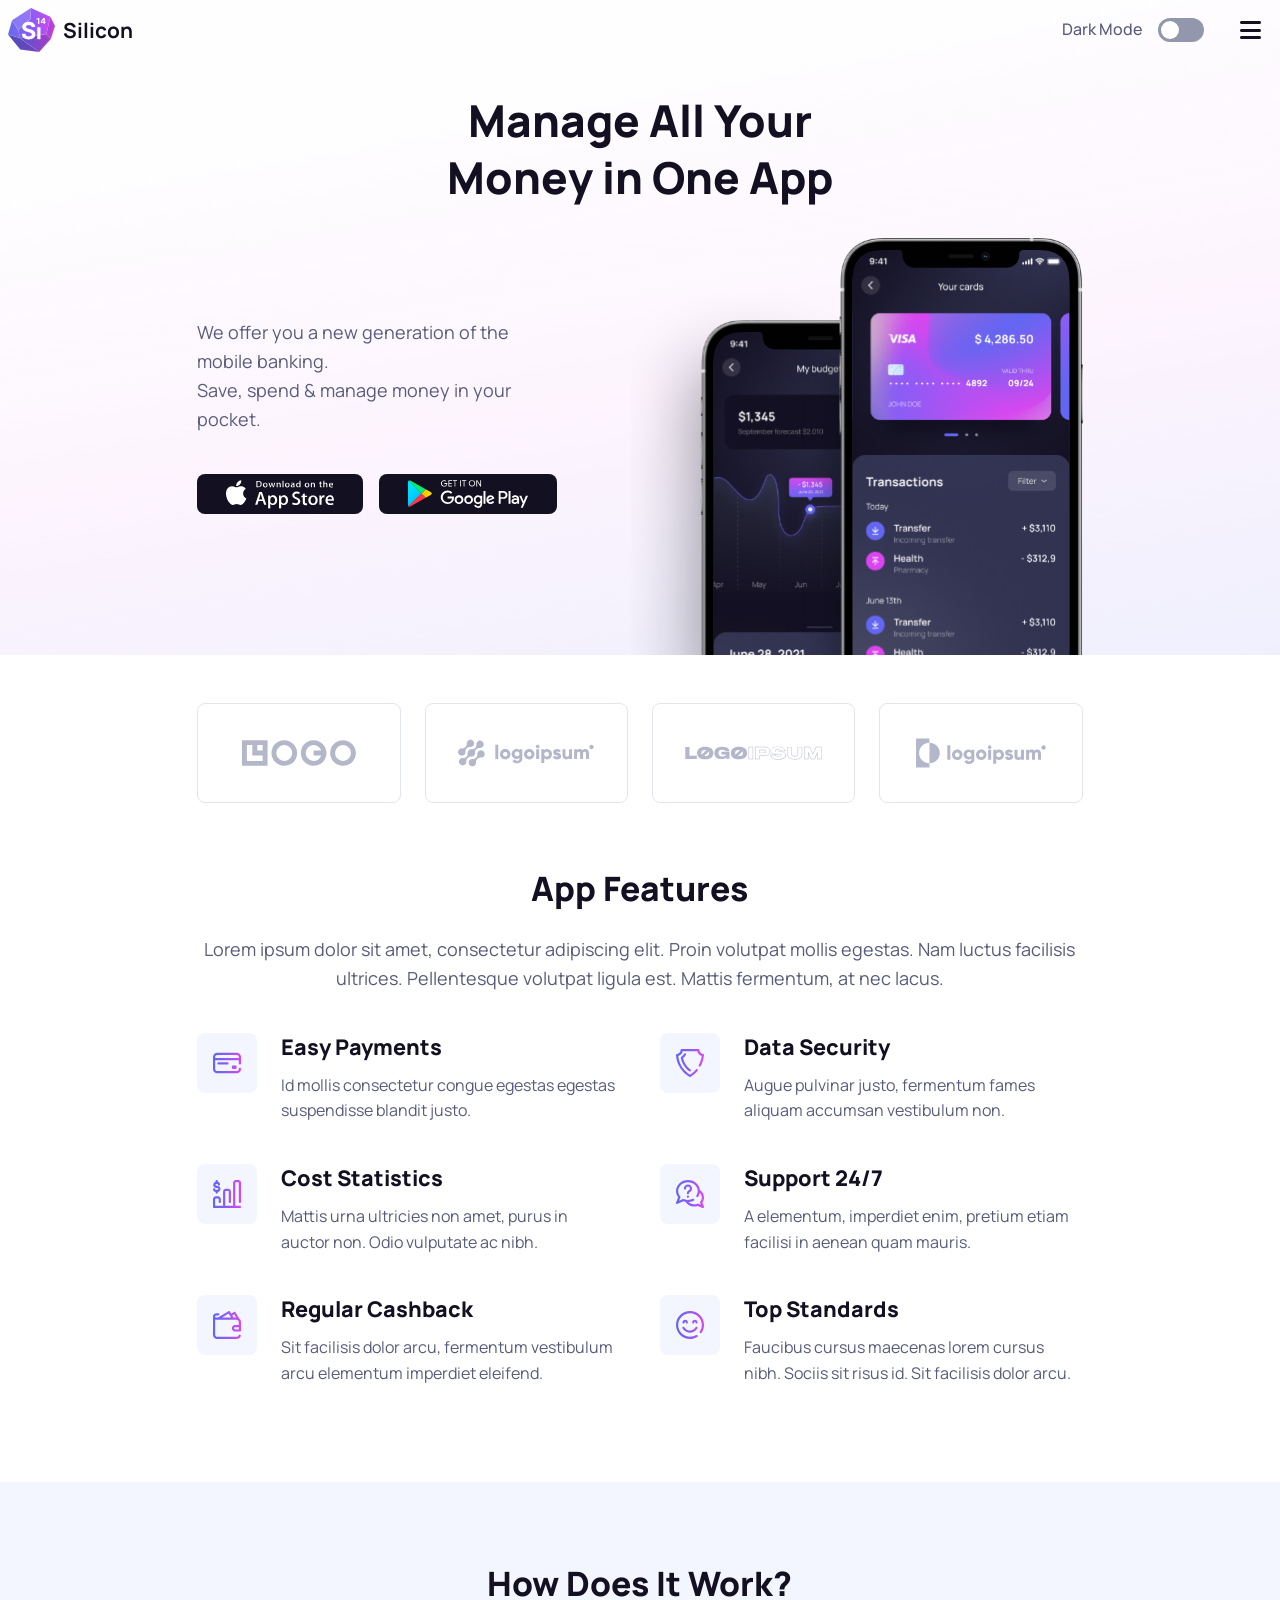
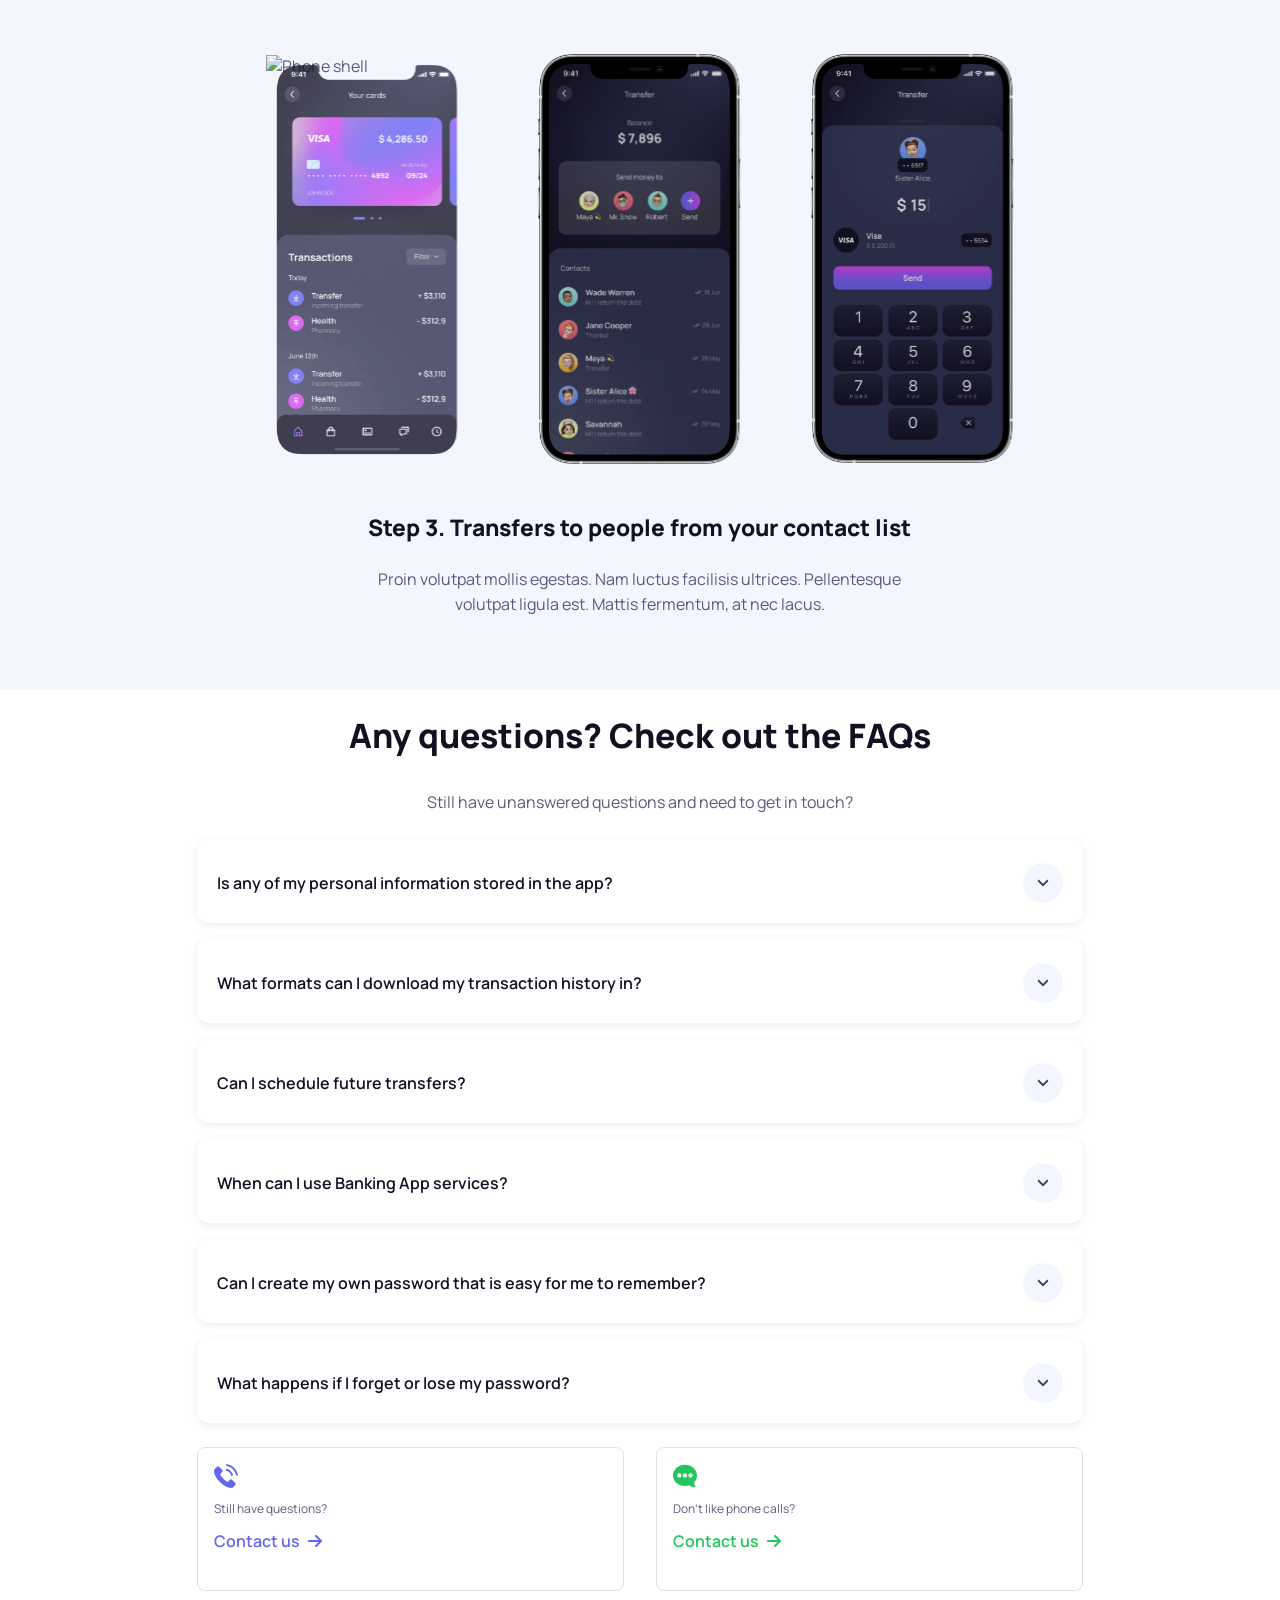
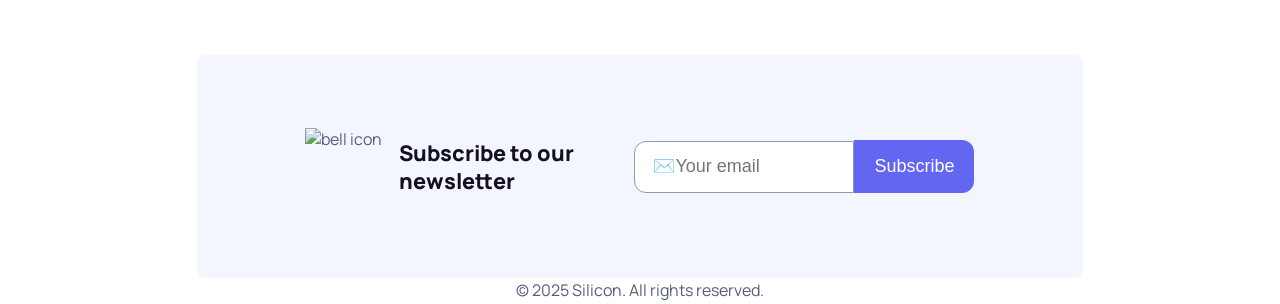
==== commit 0d6b9ca8: "Uppdaterat page4 och faqSection enligt projektstandard" ====
--- a/index.html
+++ b/index.html
@@ -18,8 +18,9 @@
     <link rel="icon" type="image/png" href="/images/Hero/siliconicon.svg">
 </head>
 <body>
+    <!-- HEADER + HERO -->
     <div class="page-1">
-        <header>
+        <header> <!-- HEADER SECTION -->
             <div class="header-logo header-item">
                 <img src="images/Hero/siliconicon.svg" alt="Silicon Logo">
                 <span>Silicon</span>
@@ -38,7 +39,7 @@
                     <input type="checkbox" name="" id="darkmode-switch">
                     <span class="slider"></span>
                 </label>
-                
+
             </div>
 
             <nav class="nav header-item">
@@ -61,36 +62,41 @@
             </div>
         </header>
 
-        <div class="hero-container content-container">
+        <div class="hero-container content-container"> <!-- HERO SECTION -->
             <div class="content-padding"></div>
-
             <main class="hero grid-12 content">
+
                 <h1 class="headline hero-item">Manage All Your<br>Money in One App</h1>
+
                 <div class="hero-item hero-text">
                     <p class="L-text" id="text-wrap">We offer you a new generation of the mobile banking. Save, spend & manage money in your pocket.</p>
-                    <p class="L-text" id="line-break">We offer you a new generation of the mobile banking.</p>
-                    <p class="L-text" id="line-break">Save, spend & manage money in your pocket.</p>
-                </div>
+                    <p class="L-text" id="line-break">We offer you a new generation of the mobile banking.<br>Save, spend & manage money in your pocket.</p>
+                </div>
+
                 <div class="hero-image">
                     <img src="images/Hero/hero-phone.svg" alt="two phones with a credit card overlaying">
                 </div>
-                <div class="download-btns hero-item" id="btn-light">
+
+                <div class="download-btns hero-item" id="btn-light"> <!-- LIGHT MODE BUTTONS -->
                     <a class="download-btn" id="apple" href="https://www.apple.com/se/app-store/" target="_blank"><img src="images/Hero/appstore-light.svg" alt="app store logo"></a>
                     <a class="download-btn" id="google" href="https://play.google.com/" target="_blank"><img src="images/Hero/googleplay-light.svg" alt="google play logo"></a>
                 </div>
-                <div class="download-btns hero-item" id="btn-dark">
+
+                <div class="download-btns hero-item" id="btn-dark"> <!-- DARK MODE BUTTONS -->
                     <a class="download-btn" id="apple" href="https://www.apple.com/se/app-store/" target="_blank"><img src="images/Hero/appstore-dark.svg" alt="app store logo"></a>
                     <a class="download-btn" id="google" href="https://play.google.com/" target="_blank"><img src="images/Hero/googleplay-dark.svg" alt="google play logo"></a>
                 </div>
+
             </main>
-
             <div class="content-padding"></div>
         </div>
     </div>
 
+    <!-- APP FEATURES -->
     <div class="page-2 content-container" id="App-Features">
         <div class="content-padding"></div>
         <div class="content">
+
             <section class="logos grid-12">
                 <div class="logo-item" id="logo1"><img src="images/AF/logoipsum1.svg" alt="logoipsum logo 1"></div>
                 <div class="logo-item" id="logo2"><img src="images/AF/logoipsum2.svg" alt="logoipsum logo 2"></div>
@@ -106,29 +112,26 @@
                 </div>
 
                 <h2>App Features</h2>
-                
-                <p class="L-text">Lorem ipsum dolor sit amet, consectetur
-                adipiscing elit. Proin volutpat mollis egestas.
-                Nam luctus facilisis ultrices. Pellentesque
-                volutpat ligula est. Mattis fermentum, at nec
-                lacus.</p>
+
+                <p class="L-text">Lorem ipsum dolor sit amet, consectetur adipiscing elit. Proin volutpat mollis egestas. Nam luctus facilisis ultrices. Pellentesque volutpat ligula est. Mattis fermentum, at nec lacus.</p>
 
                 <div class="features">
+
                     <article class="features-item">
                         <div class="features-item-icon">
                             <img src="images/AF/features-payments-icon.svg" alt="payment icon">
                         </div>
-                        <div class="features-iteM-text">
+                        <div class="features-item-text">
                             <h3>Easy Payments</h3>
                             <p class="M-text">Id mollis consectetur congue egestas egestas suspendisse blandit justo.</p>
                         </div>
                     </article>
 
-                    <article class="features-item">                    
+                    <article class="features-item">
                         <div class="features-item-icon">
                             <img src="images/AF/features-security-icon.svg" alt="security icon">
                         </div>
-                        <div class="features-iteM-text">
+                        <div class="features-item-text">
                             <h3>Data Security</h3>
                             <p class="M-text">Augue pulvinar justo, fermentum fames aliquam accumsan vestibulum non.</p>
                         </div>
@@ -138,7 +141,7 @@
                         <div class="features-item-icon">
                             <img src="images/AF/features-statistics-icon.svg" alt="statistics icon">
                         </div>
-                        <div class="features-iteM-text">
+                        <div class="features-item-text">
                             <h3>Cost Statistics</h3>
                             <p class="M-text">Mattis urna ultricies non amet, purus in auctor non. Odio vulputate ac nibh.</p>
                         </div>
@@ -148,7 +151,7 @@
                         <div class="features-item-icon">
                             <img src="images/AF/features-support-icon.svg" alt="support icon">
                         </div>
-                        <div class="features-iteM-text">
+                        <div class="features-item-text">
                             <h3>Support 24/7</h3>
                             <p class="M-text">A elementum, imperdiet enim, pretium etiam facilisi in aenean quam mauris.</p>
                         </div>
@@ -158,7 +161,7 @@
                         <div class="features-item-icon">
                             <img src="images/AF/features-cashback-icon.svg" alt="cashback icon">
                         </div>
-                        <div class="features-iteM-text">
+                        <div class="features-item-text">
                             <h3>Regular Cashback</h3>
                             <p class="M-text">Sit facilisis dolor arcu, fermentum vestibulum arcu elementum imperdiet eleifend.</p>
                         </div>
@@ -168,87 +171,88 @@
                         <div class="features-item-icon">
                             <img src="images/AF/features-happy-icon.svg" alt="happy icon">
                         </div>
-                        <div class="features-iteM-text">
+                        <div class="features-item-text">
                             <h3>Top Standards</h3>
                             <p class="M-text">Faucibus cursus maecenas lorem cursus nibh. Sociis sit risus id. Sit facilisis dolor arcu.</p>
                         </div>
-                    </article>   
-                </div>
+                    </article>
+
+                </div>
+
             </section>
         </div>
         <div class="content-padding"></div>
     </div>
 
-    <!-- Sida 3 -->
+    <!-- HOW DOES IT WORK -->
     <div class="page-3 content-container" id="HDIW">
         <div class="content-padding"></div>
- 
+
         <div class="content grid-12">
             <h2>How Does It Work?</h2>
-           
+
             <div class="phone-layout">
                 <div class="phone-image" id="budget">
                     <img src="images/HDIW/iPhone 12 pro.svg" alt="Phone shell"/>
                     <img src="images/HDIW/iPhone 12 Pro L.svg" alt="Phone showing budget"/>
                 </div>
- 
+
                 <div class="phone-image" id="cards">
                     <img src="images/HDIW/iPhone 12 pro.svg" alt="Phone shell"/>
                     <img src="images/HDIW/iPhone 12 MID2.svg" alt="Phone showing cards"/>
                 </div>
- 
+
                 <div class="phone-image" id="balance">
                     <img src="images/HDIW/iPhone 12 Pro.svg" alt="Phone shell"/>
                     <img src="images/HDIW/iPhone 12 Pro R.svg" alt="Phone showing transfers and contacts"/>
                 </div>
- 
+
                 <div class="phone-image" id="transfer">
                     <img src="images/HDIW/iPhone 12 Pro.svg" alt="Phone shell"/>
                     <img src="images/HDIW/iPhone 12 Tablet.svg" alt="Phone showing a transfer"/>
                 </div>
-            </div>    
-                       
+            </div>
+
             <h3 id="transfer-text-mobile">Transfers to people from your contact list</h3>
             <h3 id="transfer-text-tablet">Step 3. Transfers to people from your contact list</h3>
             <h3 id="transfer-text-desktop">Latest transaction history</h3>
             <p id="lorem-1">Proin volutpat mollis egestas. Nam luctus facilisis ultrices. Pellentesque volutpat ligula est. Mattis fermentum, at nec lacus.</p>
             <p id="lorem-2">Enim, et amet praesent pharetra. Mi non ante hendrerit amet sed. Arcu sociis tristique quisque hac in consectetur condimentum.</p>
-           
-        </div>
- 
-        <div class="content-padding"></div>
-    </div>
-    
-    <!-- Desktop-only feature-sektion -->
-    
+
+        </div>
+
+        <div class="content-padding"></div>
+    </div>
+
+    <!-- DESKTOP APP FEATURES -->
     <div class="page-af content-container">
         <div class="content-padding"></div>
         <div class="sub-container content">
 
             <!--Rad 1-->
             <section class="feature-row">
-            <div class="feature-text"> 
+            <div class="feature-text">
                 <h2>Make your money <br> transfer simple and clear</h2>
-                
-                <ul class="feature-list"> 
-
-                <li><img src="images/checkmark.svg">Banking transcration are free for you </li>
-                <li><img src="/images/checkmark.svg">No monthly cash commission</li>
-                <li><img src="/images/checkmark.svg">Manage payments and transactions online</li>
+
+                <ul class="feature-list">
+
+                <li><img src="images/AF2/checkmark.svg">Banking transcration are free for you </li>
+                <li><img src="/images/AF2/checkmark.svg">No monthly cash commission</li>
+                <li><img src="/images/AF2/checkmark.svg">Manage payments and transactions online</li>
 
                 </ul>
                 <button class="learn-more-btn">Learn more <i class="fa-solid fa-arrow-right"></i></button>
             </div>
-        
+
             <div class="feature-visual">
-                <img src=images/moneytransfer.svg alt="Easily watch over your transfer history">
+                <img src=images/AF2/moneytransfer.svg alt="Easily watch over your transfer history">
             </div>
             </section>
 
             <!--Rad 2-->
             <section class="feature-row">
         <div class="feature-visual">
-            <img src="images/contacts.svg" alt="Contacts list and credit card" class="feature-img">
+            <img src="images/AF2/contacts.svg" alt="Contacts list and credit card" class="feature-img">
         </div>
 
         <div class="feature-text">
@@ -256,14 +260,14 @@
             <div class="feature-columns">
                 <div class="feature-col">
                     <div class="feature-icon">
-                        <img src="images/credit-card.svg" alt="image of a credit card">
+                        <img src="images/AF2/credit-card.svg" alt="image of a credit card">
                     </div>
                     <p>Manage your payments online.<br>Mollis congue egestas egestas fermentum fames.</p>
                 </div>
 
                 <div class="feature-col">
                     <div class="feature-icon">
-                        <img src="images/wallet.svg" alt="image of a wallet">
+                        <img src="images/AF2/wallet.svg" alt="image of a wallet">
                     </div>
                     <p>A elementur and imperdiet enim, pretium etiam facilisi aenean quam mauris.</p>
                        </div>
@@ -272,14 +276,12 @@
              </div>
            </section>
 
-            
-        </div>
-        <div class="content-padding"></div>
-    </div>
-
-
-
-
+
+        </div>
+        <div class="content-padding"></div>
+    </div>
+
+    <!-- TESTIMONIALS -->
     <div class="page-T content-container">
         <div class="content-padding"></div>
 
@@ -316,22 +318,25 @@
                     </div>
                 </div>
             </article>
-        
+
         </section>
 
         <div class="content-padding"></div>
     </div>
-    
-
+
+    <!-- FAQ -->
      <div class="page-4 content-container" id="FAQ">
         <div class="content-padding"></div>
-        <section class="faqSection content">
-            <h1>Any questions? Check out the FAQs</h1>
-            <p class="faqIntro">Still have unanswered questions and need to get in touch?</p>
-            <div class="faqList">
-                <details class="faqItem">
-                    <summary class="faqQuestion">Is any of my personal information stored in the app?</summary>
-                    <p class="faqAnswer">Nunc duis id aenean gravida tincidunt eu, tempor
+        <section class="faq-section content">
+            <!-- Rubrik och intro -->
+            <h2>Any questions? Check out the FAQs</h2>
+            <p class="faq-intro">Still have unanswered questions and need to get in touch?</p>
+
+            <!-- Frågor och svar -->
+            <div class="faq-list">
+                <details class="faq-item">
+                    <summary class="faq-question">Is any of my personal information stored in the app?</summary>
+                    <p class="faq-answer">Nunc duis id aenean gravida tincidunt eu, tempor
                         ullamcorper. Viverra aliquam arcu, viverra et,
                         cursus. Aliquet pretium cursus adipiscing gravida
                         et consequat lobortis arcu velit. Nibh pharetra
@@ -340,7 +345,7 @@
                         Nisi, enim, arcu purus gravida adipiscing euismod
                         montes, duis egestas. Vehicula eu etiam quam
                         tristique tincidunt suspendisse ut consequat.</p>
-                    <p class="faqAnswer">Ornare senectus fusce dignissim ut. Integer
+                    <p class="faq-answer">Ornare senectus fusce dignissim ut. Integer
                         consequat in eu tortor, faucibus et lacinia
                         posuere. Turpis sit viverra lorem suspendisse
                         lacus aliquam auctor vulputate. Quis egestas
@@ -348,56 +353,57 @@
                         Dignissim amet adipiscing massa integer.</p>
                 </details>
 
-                <details class="faqItem">
-                    <summary class="faqQuestion">What formats can I download my transaction history in?</summary>
-                    <p class="faqAnswer">Ornare semper hendrerit in. Integer consequat nisi ut risus facilisis.</p>
-                </details>
-
-                <details class="faqItem">
-                    <summary class="faqQuestion">Can I schedule future transfers?</summary>
-                    <p class="faqAnswer">Tuples sit viterra lorem adipiscing.</p>
-                </details>
-
-                <details class="faqItem">
-                    <summary class="faqQuestion">When can I use Banking App services?</summary>
-                    <p class="faqAnswer">Lorem ipsum dolor sit amet consectetur adipisicing elit.</p>
-                </details>
-
-                <details class="faqItem">
-                    <summary class="faqQuestion">Can I create my own password that is easy for me to remember?</summary>
-                    <p class="faqAnswer">Lorem ipsum dolor sit amet consectetur adipisicing elit.</p>
-                </details>
-
-                <details class="faqItem">
-                    <summary class="faqQuestion">What happens if I forget or lose my password?</summary>
-                    <p class="faqAnswer">Voluptatum minus ratione amet? Consequuntur exercitationem voluptatem delectus.</p>
-                </details>
-            </div>
-
-                <div class="faqTablet" id="contact-us">
-
-                    <div class="callUs">
-                        <img src="images/FAQ/callUs.svg" alt="Phone support">
-                        <p>Still have questions?</p>
-                        <a href="#">Contact us <i class="fa-solid fa-arrow-right"></i></a>
-                    </div>
-
-                    <div class="textUs">
-                        <img src="images/FAQ/textUs.svg" alt="Messaging support">
-                        <p>Don't like phone calls?</p>
-                        <a href="#">Contact us <i class="fa-solid fa-arrow-right"></i></a>
-                    </div>
-
-                </div>
-
-            <div class="contactButton" >
-                <a href="#" class="contactLink">Contact us now</a>
+                <details class="faq-item">
+                    <summary class="faq-question">What formats can I download my transaction history in?</summary>
+                    <p class="faq-answer">Ornare semper hendrerit in. Integer consequat nisi ut risus facilisis.</p>
+                </details>
+
+                <details class="faq-item">
+                    <summary class="faq-question">Can I schedule future transfers?</summary>
+                    <p class="faq-answer">Tuples sit viterra lorem adipiscing.</p>
+                </details>
+
+                <details class="faq-item">
+                    <summary class="faq-question">When can I use Banking App services?</summary>
+                    <p class="faq-answer">Lorem ipsum dolor sit amet consectetur adipisicing elit.</p>
+                </details>
+
+                <details class="faq-item">
+                    <summary class="faq-question">Can I create my own password that is easy for me to remember?</summary>
+                    <p class="faq-answer">Lorem ipsum dolor sit amet consectetur adipisicing elit.</p>
+                </details>
+
+                <details class="faq-item">
+                    <summary class="faq-question">What happens if I forget or lose my password?</summary>
+                    <p class="faq-answer">Voluptatum minus ratione amet? Consequuntur exercitationem voluptatem delectus.</p>
+                </details>
+            </div>
+
+            <!-- Kontakta oss -->
+            <div class="faq-tablet" id="contact-us">
+
+                <div class="call-us">
+                    <img src="images/FAQ/callUs.svg" alt="Telephone icon for call support" width="28" height="28">
+                    <p>Still have questions?</p>
+                    <a href="#">Contact us <i class="fa-solid fa-arrow-right"></i></a>
+                </div>
+
+                <div class="text-us">
+                    <img src="images/FAQ/textUs.svg" alt="Message icon for text support" width="28" height="28">
+                    <p>Don't like phone calls?</p>
+                    <a href="#">Contact us <i class="fa-solid fa-arrow-right"></i></a>
+                </div>
+
+            </div>
+
+            <div class="contact-button">
+                <a href="#" class="contact-link">Contact us now</a>
             </div>
         </section>
         <div class="content-padding"></div>
     </div>
 
-    <!--sida 5!--> 
+    <!-- SUBSCRIBE + FOOTER -->
     <div class="page-5 content-container" id="contact-us-mobile">
         <div class="content-padding"></div>
         <div class="content">
@@ -422,6 +428,6 @@
 
 
     <script src="js/menu.js"></script>
-    <script src="js/darkmode.js"></script>    
+    <script src="js/darkmode.js"></script>
 
 </body>
--- a/css/main.css
+++ b/css/main.css
@@ -24,7 +24,7 @@
     --brand-color: #6366F1; /*knappar, citat-tecken, pilar */
     --button-text-color: #FFFFFF;
     --testi-card-color: #ffffff;
- 
+
     /* --- RESPONSIVENESS SYSTEM VARIABLES--- */
     --padding: 6px;
     --content-width: 348px;
@@ -43,7 +43,7 @@
     --text-color-thin:#9397AD;
     --headline-color: #FFFFFF;
     --background-color1: #0b0f19;
-    --background-color2: #151822;    
+    --background-color2: #151822;
     --gradiant-color: linear-gradient(350deg,rgba(99, 102, 241, 0.1) 0%, rgba(218, 70, 239, 0.06) 42%, rgba(241, 244, 253, 0.07) 83%);
     --logo-border-color: #363443;
     --icon-background-color: #12162a;
@@ -65,13 +65,13 @@
     background-color: var(--background-color1);
     font-family: "Manrope", sans-serif;
     font-size: 16px;
-    font-style: normal; 
+    font-style: normal;
 }
 
 a {
     color: var(--text-color);
     text-decoration: none;
-    
+
     &:hover {
         text-decoration: none;
     }
@@ -84,13 +84,7 @@
     font-weight: 800;
     color: var(--headline-color);
 }
-xh1{font-size: 2.125rem; @media (width >= 712px) {font-size: 2.75rem;} @media (width >= 1344px) {font-size: 3.5rem;}} /* Hero */
-xh2{font-size: 1.75rem; @media (width >= 712px) {font-size: 2.1rem;} @media (width >= 1344px) {font-size: 2.5rem;}} /* App features, HDIW, Testimonials */
-xh2.small {font-size: 2rem;} /* App features page- 4 desktop, FAQ tablet och desktop */
-xh3{font-size: 1.35rem; @media (width >= 712px) {font-size: 1.42rem;} @media (width >= 1344px) {font-size: 1.5rem;}} /* HDIW, FAQ mobile */
-xh4{font-size: 1.25rem;} /* App features */
-xh5{font-size: 1rem; font-weight: 600;} /* FAQ */
- 
+
 p {
     padding:0;
     margin:0;
@@ -100,8 +94,8 @@
 }
 p.L-text {font-size: 1.125rem;} /* 18px */
 p.M-text {font-size: 1rem;} /* 16px */
-p.S-text {font-size: 0.875;} /* 14px Footer, FAQ och knappar */
- 
+p.S-text {font-size: 0.875;} /* 14px Footer, FAQ and buttons */
+
 /* --- GRID-12 SYSTEM --- */
 .grid-12 { /* --- Twelve columns separated by gap size --- */
     display: grid;
@@ -109,10 +103,10 @@
     grid-template-columns: repeat(12, minmax(0,1fr));
     column-gap: .5rem;
     @media (width >= 712px) {
-        column-gap: 1rem;      
+        column-gap: 1rem;
         }
     @media (width >= 1344px) {
-        column-gap: 1.5rem;   
+        column-gap: 1.5rem;
         }
 }
 
@@ -164,7 +158,7 @@
 
         .nav-bar {
             display: none;
-            @media (width >= 1344px) {      
+            @media (width >= 1344px) {
                 display: grid;
                 grid-template-columns: auto auto auto auto 1fr;
                 gap: 3rem;
@@ -193,10 +187,10 @@
                 position: relative;
                 --_w: 46px;
                 --_h: 24px;
-            
+
                 width: var(--_w);
                 height: var(--_h);
-                border-radius: 12px; 
+                border-radius: 12px;
 
                 input[type="checkbox"] {
                     width: 0;
@@ -209,9 +203,9 @@
                     inset: 0;
                     cursor: pointer;
                     background-color: var(--text-color-thin);
-                    border-radius: 12px;            
+                    border-radius: 12px;
                     transition: 400ms;
-                    
+
                 }
                 .slider::before{
                     content: "";
@@ -233,12 +227,12 @@
 
 
             }
-        } 
-        
+        }
+
         .nav {
             .menu {
                 position: relative;
-            
+
                 .select-box {
                     z-index: 3;
                     cursor: pointer;
@@ -249,7 +243,7 @@
                     width: 2.75rem;
                     height: 2.75rem;
                     border-radius: .5rem .5rem 0 0;
-                    
+
                     #burger {
                         font-size: 1.5rem;
                         color: var(--headline-color);
@@ -264,7 +258,7 @@
                         display: block;
                     }
                 }
-        
+
                 .options {
                     z-index: 2;
                     display: none;
@@ -277,7 +271,7 @@
                     box-shadow: -0px 0px 3px #0000007b;
 
                     .option {
-                        margin: .75rem;  
+                        margin: .75rem;
                         border: 1px solid transparent;
                         border-radius: .5rem;
                         text-align: center;
@@ -303,7 +297,7 @@
         }
 
         .log-in-btn {
-            display: none; 
+            display: none;
 
             @media (width >= 1344px) {
                 display: block;
@@ -319,13 +313,13 @@
                     color: var(--button-text-color);
                     p {color: var(--button-text-color);}
                 }
-            
+
             }
         }
     }
 
     .hero-container {
-        
+
         .hero{
             margin: 1rem 0 6rem;
             row-gap: 1rem;
@@ -391,13 +385,13 @@
                 }
 
             }
-           
+
             .download-btns {
                 gap: 1rem;
                 @media (width >= 712px) {
                     grid-column: 1/6;
                     grid-row: 4;
-                    grid-template-columns: auto auto;      
+                    grid-template-columns: auto auto;
                 }
                 @media (width >= 1344px) {
                     grid-column: 1/5;
@@ -415,14 +409,14 @@
                     @media (width >= 712px) {
                         height: 2.5rem;
                         img {
-                            height: 75%; 
+                            height: 75%;
                         }
                     }
                     @media (width >= 1344px) {
                         height: 3rem;
                     }
                 }
-                
+
             }
             #btn-dark {
                 display: none;
@@ -439,16 +433,16 @@
                     display: none;
                 }
             }
-        }   
+        }
     }
 }
 
 /* --- APP FEATURES --- */
 .page-2 {
     background: var(--background-color1);
-    
+
     .content {
-    
+
         .logos {
             display: none;
             @media (width >= 712px) {
@@ -459,12 +453,12 @@
                 gap: 1.5rem;
                 #logo5 {display: none;}
                 #logo6 {display: none;}
-            }    
+            }
             @media (width >= 1344px) {
                 margin-top: 6rem;
                 grid-template-columns: repeat(6, 1fr);
                 #logo5 {display: grid;}
-                #logo6 {display: grid;}   
+                #logo6 {display: grid;}
             }
 
             .logo-item {
@@ -473,7 +467,7 @@
                 border-radius: .5rem;
                 display: grid;
                 place-content: center;
-            }    
+            }
         }
 
         .app-features {
@@ -483,9 +477,9 @@
                 margin: 4rem 0rem 6rem;
                 row-gap: 1.5rem;
             }
-            @media (width >= 1344px) { 
-                margin: 7rem 0rem 7rem; 
-                row-gap: 1rem; 
+            @media (width >= 1344px) {
+                margin: 7rem 0rem 7rem;
+                row-gap: 1rem;
                 grid-template-rows: auto auto 1fr;
                 align-items: start;
             }
@@ -497,7 +491,6 @@
                     grid-column: 1 / 1;
                     grid-row: 1 / 4;
                 }
-                
             }
 
             h2 {font-size: 1.75rem; @media (width >= 712px) {font-size: 2.1rem;} @media (width >= 1344px) {font-size: 2.5rem;}}
@@ -507,7 +500,7 @@
                 text-align: center;
                 @media (width >= 1344px) {
                     grid-column: 6 / 13;
-                    text-align: start;     
+                    text-align: start;
                 }
             }
 
@@ -517,7 +510,7 @@
                 gap: 2rem;
                 @media (width >= 712px) {
                     grid-template-columns: 1fr 1fr;
-                    grid-template-rows: 1fr 1fr 1fr;    
+                    grid-template-rows: 1fr 1fr 1fr;
                     gap: 2.5rem;
                     margin-top: 1rem;
                 }
@@ -532,8 +525,8 @@
                     grid-template-columns: auto 1fr;
                     gap: 1.5rem;
                     h3 {font-size: 1.35rem;}
-                
-                    .features-iteM-text {
+
+                    .features-item-text {
                         display: grid;
                         grid-template-rows: auto 1fr;
                         gap: .75rem;
@@ -564,7 +557,7 @@
         row-gap: 2.5rem;
             @media (width >= 712px) {margin: 5rem 0 4.5rem; row-gap: 3rem;}
             @media (width >= 1344px) {margin: 5rem 0 6rem; row-gap: 3rem;}
-       
+
         /* h2 styling och hur den ligger */
         h2 {
             font-size: 1.74375rem;
@@ -577,7 +570,7 @@
                 font-size: 2.5rem;
             }
         }
-       
+
         /* Alla mobiler och hur de ligger i olika storlekar */
         .phone-layout {
             grid-column: 1/-1;
@@ -601,7 +594,7 @@
                 }
                 img {
                     width: var(--w);
-                    grid-area: stack;  
+                    grid-area: stack;
                 }
             }
             /* Var mobilerna ligger i vilken storlek */
@@ -618,7 +611,7 @@
                     display: grid;
                     grid-column: 3;
                 }
-               
+
             }
             @media  (width >= 1344px) {
                 #budget {
@@ -635,9 +628,9 @@
                     display: none;
                 }
             }
-               
-        }
- 
+
+        }
+
         /* Styling h3,p och media för hur texten ligger i vilken storlek */
         h3 {
             grid-column: 2/12;
@@ -666,9 +659,9 @@
                 grid-column: 4/10;
             }
         }
-       
+
         #transfer-text-tablet, #transfer-text-desktop, #lorem-2 {display: none;}
- 
+
         @media (width >= 712px) {
             #transfer-text-tablet {display: block;}
             #transfer-text-mobile {display: none;}
@@ -679,10 +672,10 @@
             #transfer-text-desktop {display: block;}
             #lorem-1 {display: none;}
             #lorem-2 {display: block;}
-        }            
- 
- 
-    }  
+        }
+
+
+    }
 }
 
 /* --- DESKTOP APP FEATURES --- */
@@ -691,7 +684,7 @@
     background-color: var(--background-color1);
     @media (min-width: 1344px) {
         display: flex;
-        padding-block: 80px;    
+        padding-block: 80px;
     }
 
 
@@ -719,18 +712,18 @@
     }
 
     .feature-row .feature-text {
-        grid-column: span 5;      
+        grid-column: span 5;
     }
 
     .feature-row .feature-visual {
-        grid-column: span 5;     
+        grid-column: span 5;
         display: flex;
         justify-content: flex-start;
     }
 
     .feature-img {
         width: auto;
-        max-width: 85%; 
+        max-width: 85%;
         height: auto;
         display: flex;
     }
@@ -756,7 +749,7 @@
         display: flex;
         align-items: center;
         gap: 0.5rem;
-        color: var(--text-color);       
+        color: var(--text-color);
     }
 
     .learn-more-btn {
@@ -811,14 +804,14 @@
     }
 }
 
-/* --- DESKTOP TESTIMONIALS --- */
+/* --- TESTIMONIALS --- */
 .page-T {
     background-color: var(--background-color2);
     display: none;
     @media (width >= 1344px) {
         display: flex;
     }
-    
+
     h2 {font-size: 2.5rem;}
 
     .testimonials {
@@ -839,8 +832,8 @@
             margin-top: 1.25rem;
             border-radius: .5rem;
             background-color: var(--testi-card-color);
-            padding: 1.5rem;  
-            display: grid;  
+            padding: 1.5rem;
+            display: grid;
             grid-template-rows: auto 1fr auto;
             gap: 1.5rem;
             position: relative;
@@ -849,8 +842,6 @@
                 position: absolute;
                 left: 1.5rem;
                 top: -1.75rem;
-
-
                 display: grid;
                 place-items: center;
                 height: 2.75rem;
@@ -889,188 +880,226 @@
 .page-4 {
     background: var(--background-color1);
 
-    .faqSection {
+    .faq-section {
         display: grid;
         align-items: start;
         gap: 1.5rem;
         grid-template-rows: auto auto 1fr;
         margin-bottom: 2.5rem;
-       
-        h1 {
-            margin: 1.5rem 0 0.5rem 0;
-            color: var(--headline-color);
-            font-weight: 800;
-            font-size: 1.6rem;
-            text-align: center;
-        
-        }
-
-        p {
-            color: var(--text-color);
-        }
-
-    }
-
-    .faqList {
+    }
+
+    .faq-section h2 {
+        margin: 1.5rem 0 0.5rem;
+        color: var(--headline-color);
+        font-size: 1.75rem;
+        font-weight: 800;
+        line-height: 1.3;
+        text-align: center;
+    }
+
+    .faq-section p {
+        color: var(--text-color);
+    }
+
+    .faq-list {
         display: grid;
         gap: 1rem;
     }
 
-    details summary {
+    .faq-list details summary {
+        display: flex;
+        align-items: center;
+        justify-content: space-between;
+        gap: 1rem;
         list-style: none;
         cursor: pointer;
-        display: flex;
-        justify-content: space-between;
-        align-items: center;
-        gap: 1rem;
-    }
-
-    .faqQuestion {
+    }
+
+    .faq-list details summary::-webkit-details-marker {
+        display: none;
+    }
+
+    .faq-question {
+        padding-top: 0.25rem;
+        color: var(--headline-color);
+        font-size: 1rem;
         font-weight: 600;
-        color: var(--headline-color);
-        padding-top: 0.25rem;
-
-    }
-
-    details summary::after {
+    }
+
+    .faq-list details summary::after {
         content: '';
         width: 2.5em;
         height: 2.5em;
+        flex-shrink: 0;
+        border-radius: 50%;
         background: url('/images/FAQ/whiteArrow.svg') no-repeat center;
         background-size: contain;
-        border-radius: 50%;
-        flex-shrink: 0;
-
-    }
-
-    details[open] summary::after {
-        background: url('/images/FAQ/blueArrow.svg') no-repeat center;
-        background-size: contain;
-    }
-
-    &.dark details:not([open]) summary::after {
-        background: url('/images/FAQ/darkArrow.svg') no-repeat center; /* Byter till mörk pil i dark mode */
-    }
-
-    .faqIntro {
+    }
+
+    .faq-list details[open] summary::after {
+        background-image: url('/images/FAQ/blueArrow.svg');
+    }
+
+    &.dark .faq-list details:not([open]) summary::after {
+        background-image: url('/images/FAQ/darkArrow.svg');
+    }
+
+    .faq-intro {
         text-align: center;
     }
 
-    details[open]{
+    .faq-item {
+        padding: 1.25rem;
+        border-radius: 12px;
+        background: var(--faq-background-color);
+        box-shadow: var(--faq-box-shadow);
+    }
+
+    .faq-item[open] {
         border: 1px solid var(--faq-border-color);
     }
 
-    .faqItem {
-        padding: 1.25rem;
-        box-shadow: var(--faq-box-shadow);
-        background: var(--faq-background-color);
-        border-radius: 12px;
-        
-    }
-
-    .faqAnswer {
+    .faq-answer {
         margin-top: 1rem;
+        color: var(--text-color);
         line-height: 1.6;
+    }
+
+    .faq-tablet {
+        display: none;
+    }
+
+    .call-us,
+    .text-us {
+        display: flex;
+        min-height: 9rem;
+        flex-direction: column;
+        align-items: flex-start;
+        gap: 0.75rem;
+        padding: 1rem;
+        border: 1px solid var(--faq-border-color);
+        border-radius: 0.5rem;
+    }
+
+    .call-us img,
+    .text-us img {
+        width: 1.5rem;
+        height: 1.5rem;
+    }
+
+    .call-us p,
+    .text-us p {
         color: var(--text-color);
-    }
-
-    .faqTablet {
+        font-size: 0.75rem;
+        line-height: 1.5;
+    }
+
+    .call-us a,
+    .text-us a {
+        display: inline-flex;
+        align-items: center;
+        gap: 0.5rem;
+        font-size: 1rem;
+        font-weight: 600;
+        text-decoration: none;
+    }
+
+    .call-us a {
+        color: #6366F1;
+    }
+
+    .text-us a {
+        color: #22C55E;
+    }
+
+    .contact-button {
         display: none;
-
-        @media (width >=712px) {
+        justify-content: center;
+    }
+
+    .contact-link {
+        display: flex;
+        width: 9rem;
+        height: 3rem;
+        align-items: center;
+        justify-content: center;
+        border-radius: 0.5rem;
+        background-color: var(--brand-color);
+        color: #FFFFFF;
+    }
+
+    /* Mobil: under 712px */
+    @media (width < 712px) {
+        .contact-button {
+            display: flex;
+        }
+    }
+
+    /* Surfplatta: från 712px */
+    @media (width >= 712px) {
+        .faq-section {
+            margin-bottom: 4rem;
+        }
+
+        .faq-section h2 {
+            font-size: 2.1rem;
+        }
+
+        .faq-question {
+            font-size: 1rem;
+        }
+
+        .faq-tablet {
             display: grid;
             grid-template-columns: 1fr 1fr;
             gap: 2rem;
         }
 
-        .callUs, .textUs {
-            display: flex;
-            flex-direction: column;
-            align-items: start;
+    }
+
+    /* Dator: från 1344px */
+    @media (width >= 1344px) {
+        .faq-section {
+            display: grid;
+            grid-template-columns: repeat(12, minmax(0, 1fr));
+            column-gap: 1.5rem;
+            row-gap: 1rem;
+            padding: 3rem;
+            margin-top: 6rem;
+            margin-bottom: 6rem;
+        }
+
+        .faq-section h2 {
+            grid-column: 1 / 5;
+            grid-row: 1;
+            margin: 0;
+            font-size: 2.5rem;
+            text-align: left;
+        }
+
+        .faq-section .faq-intro {
+            grid-column: 1 / 5;
+            grid-row: 2;
+            margin: 0;
+            text-align: left;
+        }
+
+        .faq-section .faq-tablet {
+            grid-column: 1 / 5;
+            grid-row: 3;
+            grid-template-columns: 1fr 1fr;
             gap: 1rem;
-            border: 1px solid var(--faq-border-color);
-            border-radius: 12px;
-            padding: 1.5rem 1.3rem; /* höger-vänster bredare för att fixa text*/
-            font-size: 14px;
-        }
-
-        .callUs a {
-            color: #6366F1;
-            text-decoration: none;
-            font-weight: 600;
-        }
-
-        .textUs a {
-            color: #22C55E;
-            text-decoration: none;
-            font-weight: 600px;
-        }
-
-    }
-
-    .contactButton {
-        display: none;
-
-        @media (width < 712px) {
-            display: flex;
-            justify-content: center;
-
-            .contactLink {
-                display: flex;
-                justify-content: center;
-                background-color: var(--brand-color);
-                color: #FFFFFF;
-                width: 9rem;
-                height: 3rem;
-                border-radius: 0.5rem;
-                align-items: center;
-                
-            }
-        }
-    }
-   
-}
-@media (width >= 1344px) {
-    .page-4 .faqSection {
-        display: grid;
-        grid-template-columns: repeat(12, minmax(0, 1fr));
-        column-gap: 1.5rem;
-        row-gap: 1rem;
-        padding: 3rem;
-        margin-top: 6rem;
-        margin-bottom: 6rem;
-    }
-
-    .page-4 .faqSection h1 {
-        grid-column: 1 / 5;
-        grid-row: 1;
-        margin: 0;
-        text-align: left;
-    }
-
-    .page-4 .faqSection .faqIntro {
-        grid-column: 1 / 5;
-        grid-row: 2;
-        margin: 0;
-        text-align: left;
-    }
-
-    .page-4 .faqSection .faqTablet {
-        grid-column: 1 / 5;
-        grid-row: 3;
-        display: grid;
-        grid-template-columns: 1fr 1fr;
-        gap: 1rem;
-        padding: 0;
-    }
-
-    .page-4 .faqSection .faqList {
-        grid-column: 6 / 13;
-        grid-row: 1 / 4;
-    }
-
-
-}
+            padding: 0;
+        }
+
+        .faq-section .faq-list {
+            grid-column: 6 / 13;
+            grid-row: 1 / 4;
+        }
+
+    }
+}
+
 
 /* --- SUBSCRIBE + FOOTER --- */
 .page-5 {
@@ -1090,7 +1119,7 @@
             flex-direction: row;
             justify-content: center;
             align-items: center;
-            min-height: 223.1px; 
+            min-height: 223.1px;
         }
     }
 
@@ -1099,7 +1128,7 @@
         align-items: center;
         gap: 16px;
         @media (min-width: 712px) {
-            flex-shrink: 0; 
+            flex-shrink: 0;
         }
     }
 
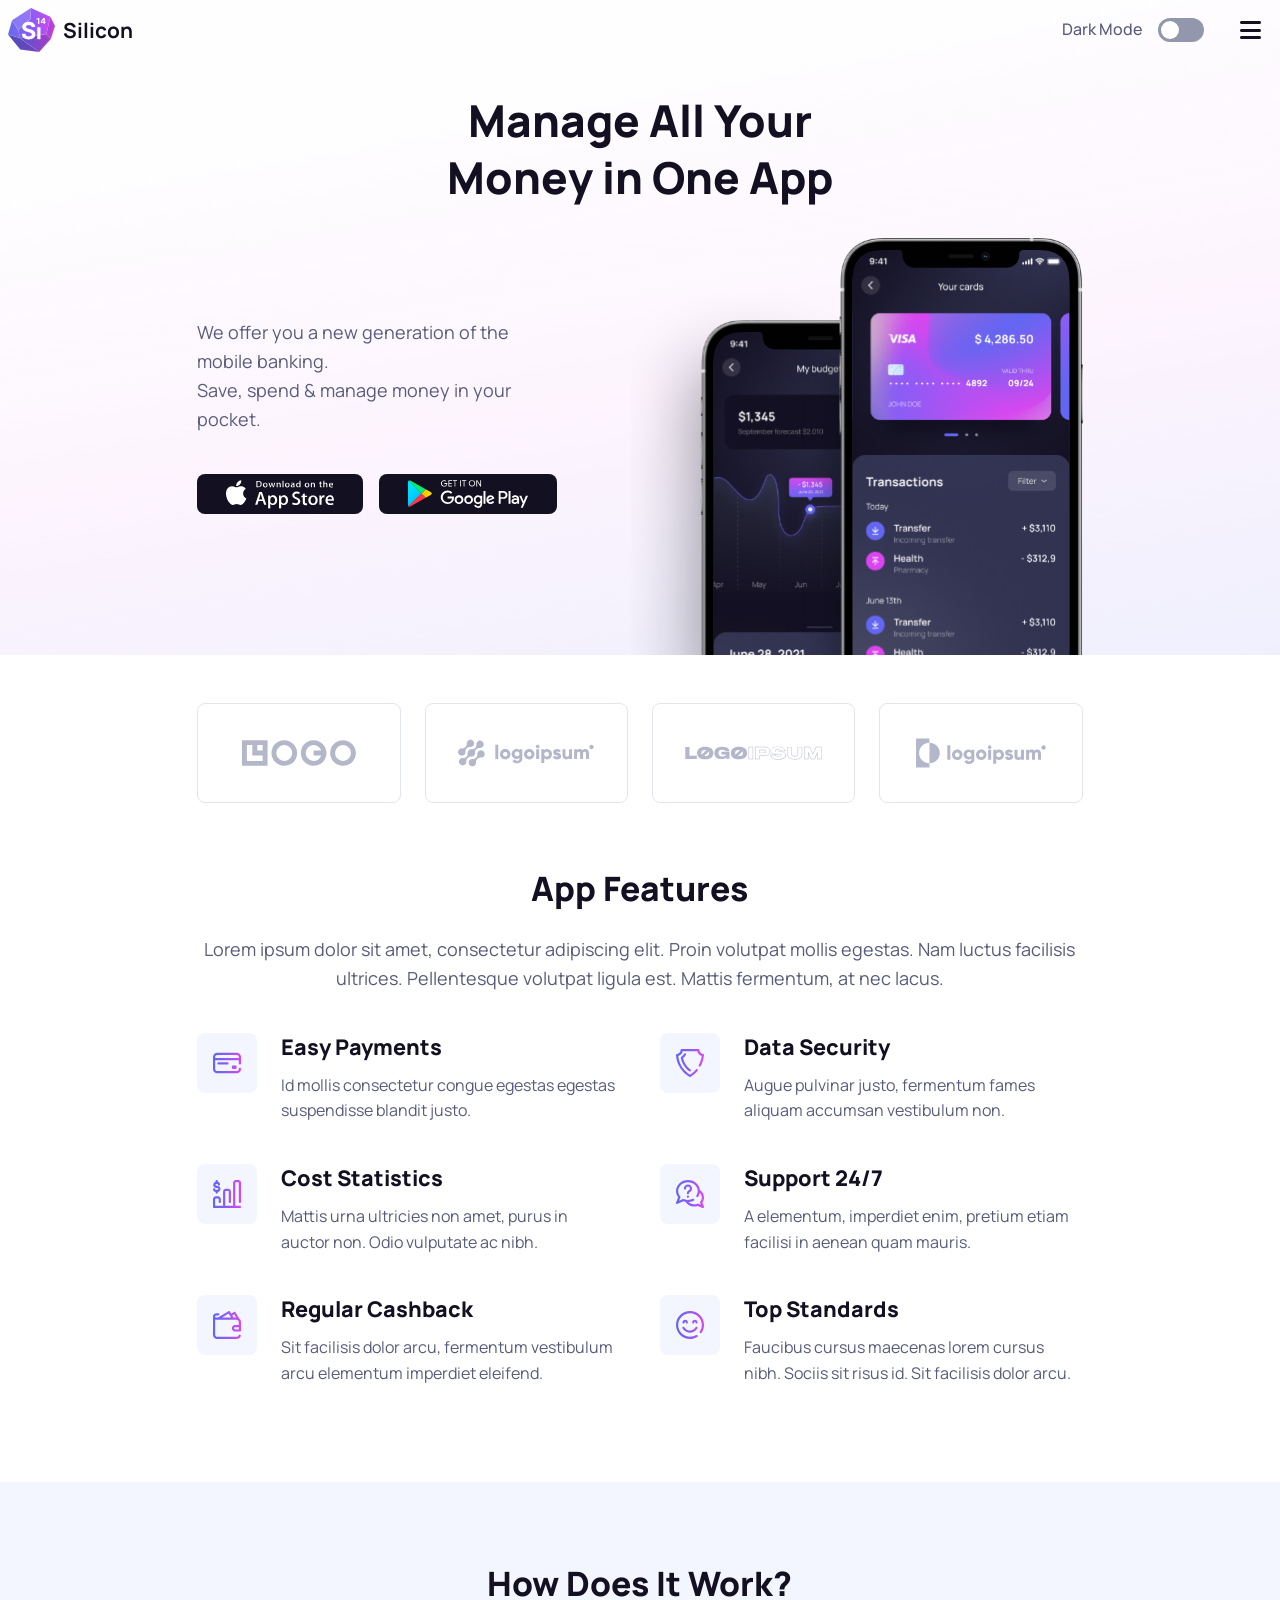
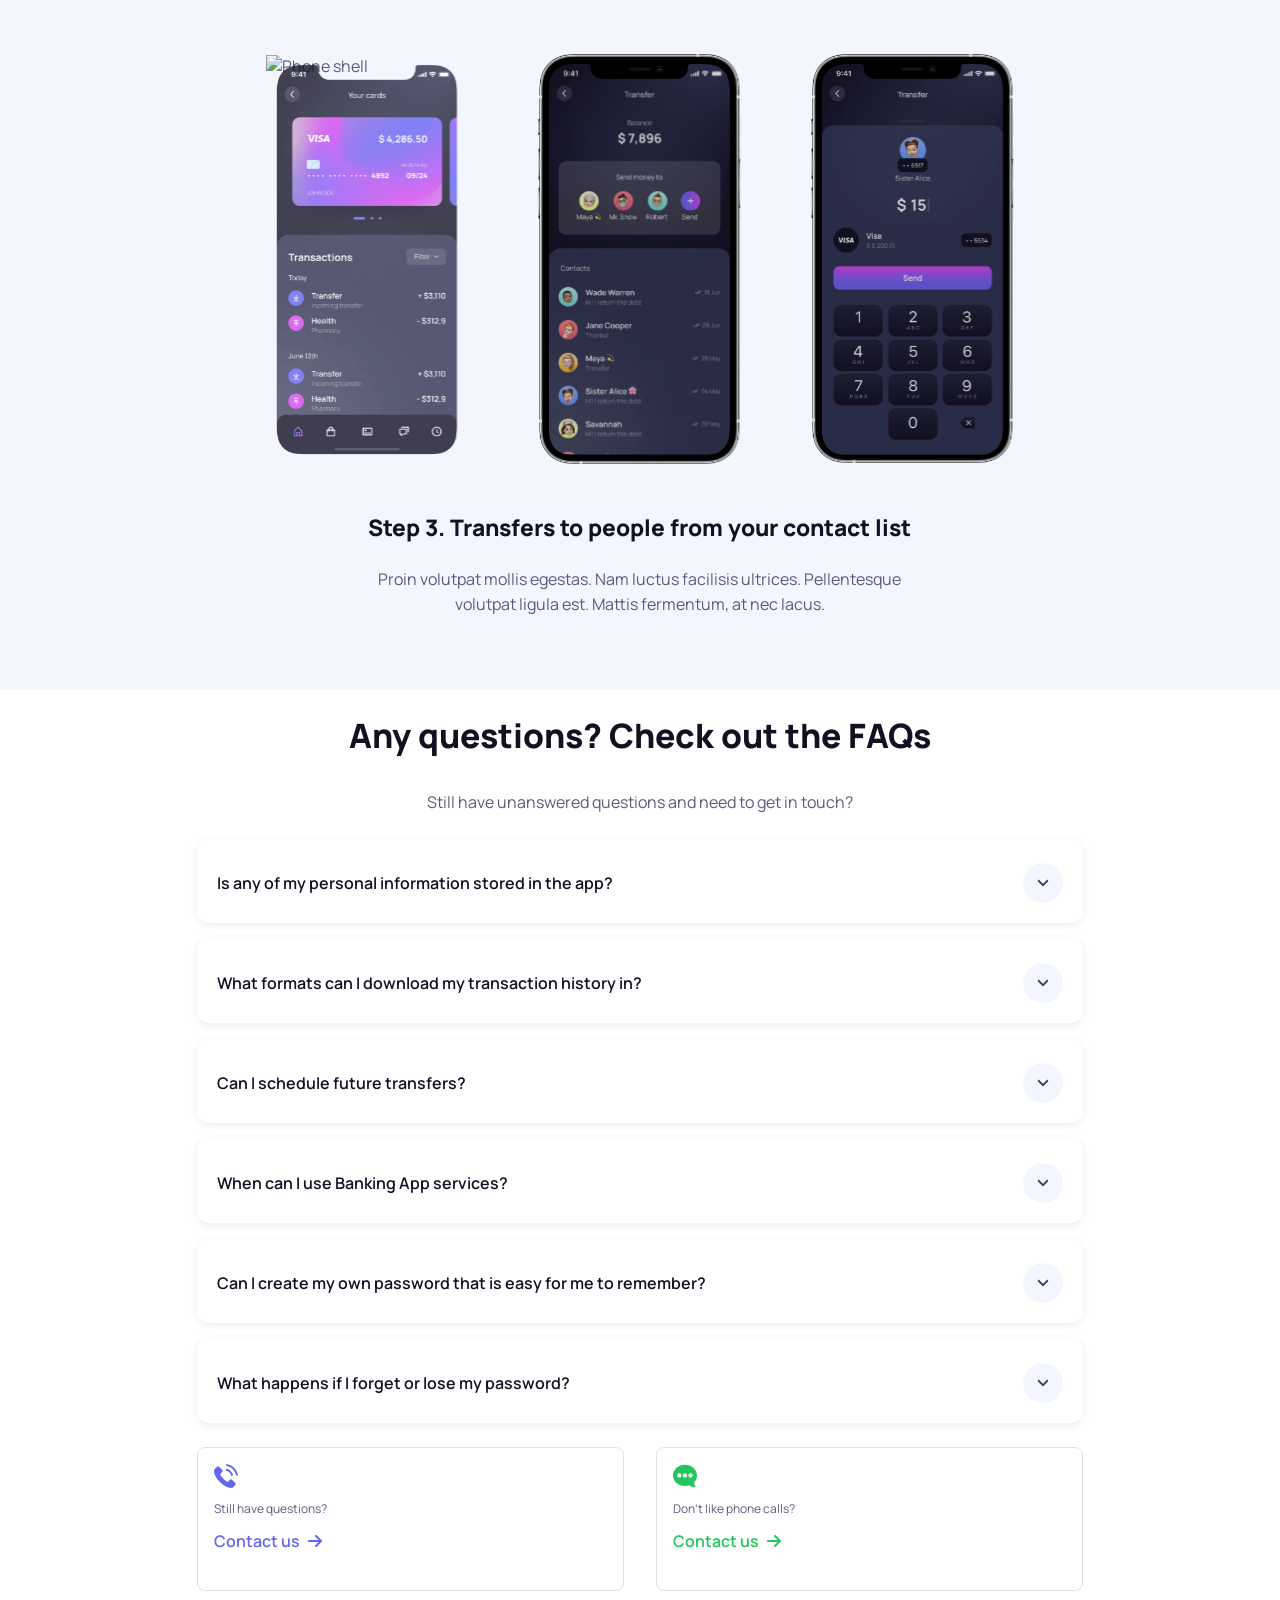
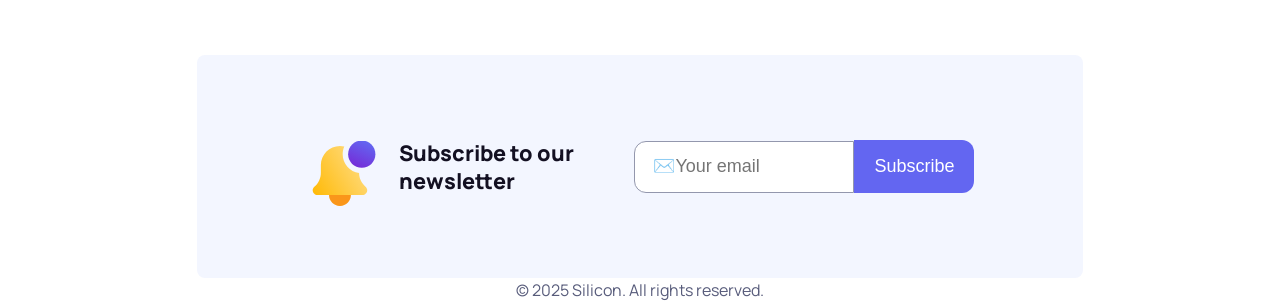
==== commit aee6b783: "Fixa src-path för bell icon i HTML" ====
--- a/index.html
+++ b/index.html
@@ -409,7 +409,7 @@
         <div class="content">
             <div class="box">
                 <div class="news-header">
-                    <img src="images/bell.svg" alt="bell icon" class="bell-icon">
+                    <img src="images/AF2/Bell.svg" alt="bell icon" class="bell-icon">
                     <h2 class="sub-to-newsletter">Subscribe to our <br>newsletter</h2>
                 </div>
                 <form class="email-box">
